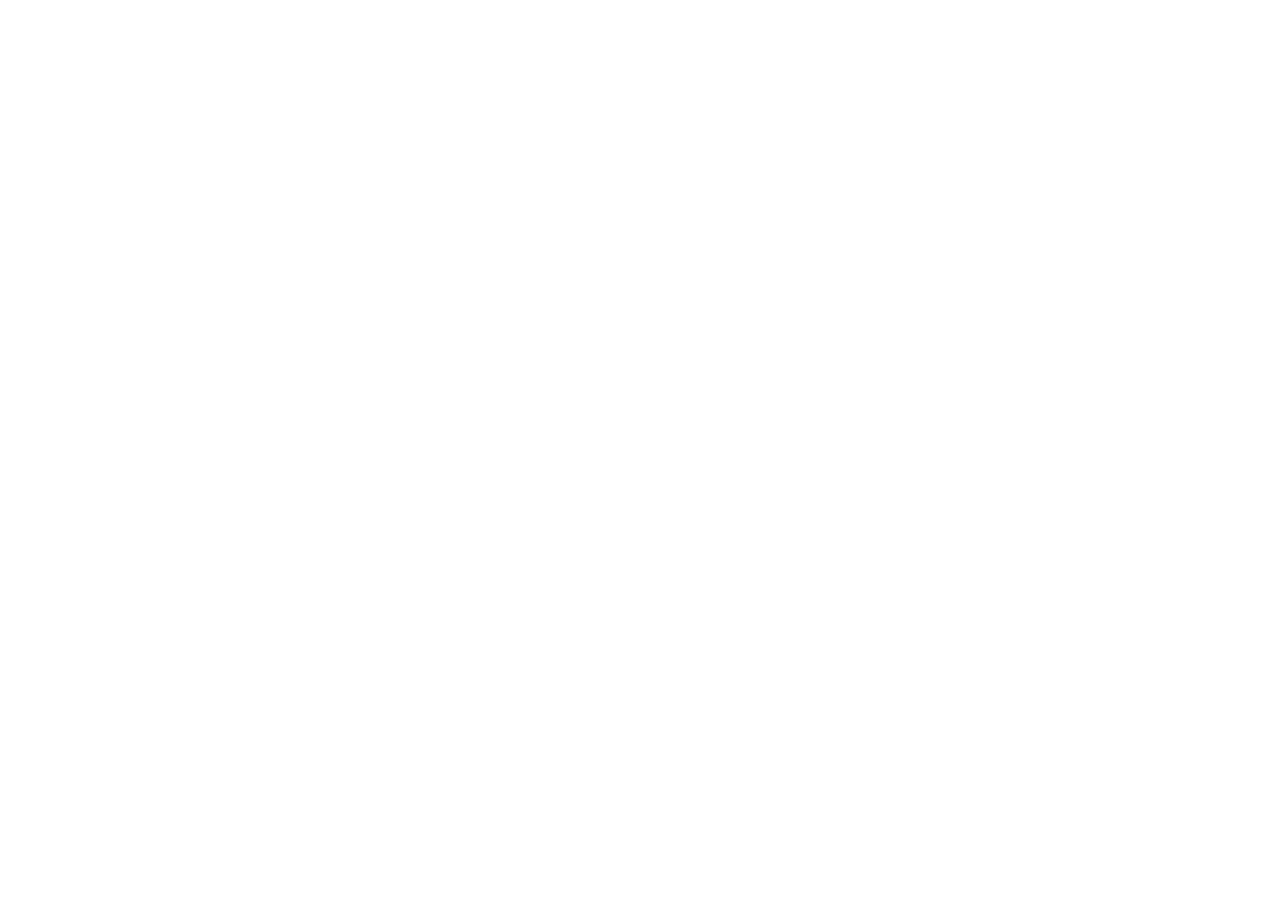
==== main.html @ 48927a67 "init: start tast shelter-week-1" ====
<!DOCTYPE html>
<html lang="en">
<head>
    <meta charset="UTF-8">
    <meta name="viewport" content="width=device-width, initial-scale=1.0">
    <title>Document</title>
</head>
<body>
    
</body>
</html>
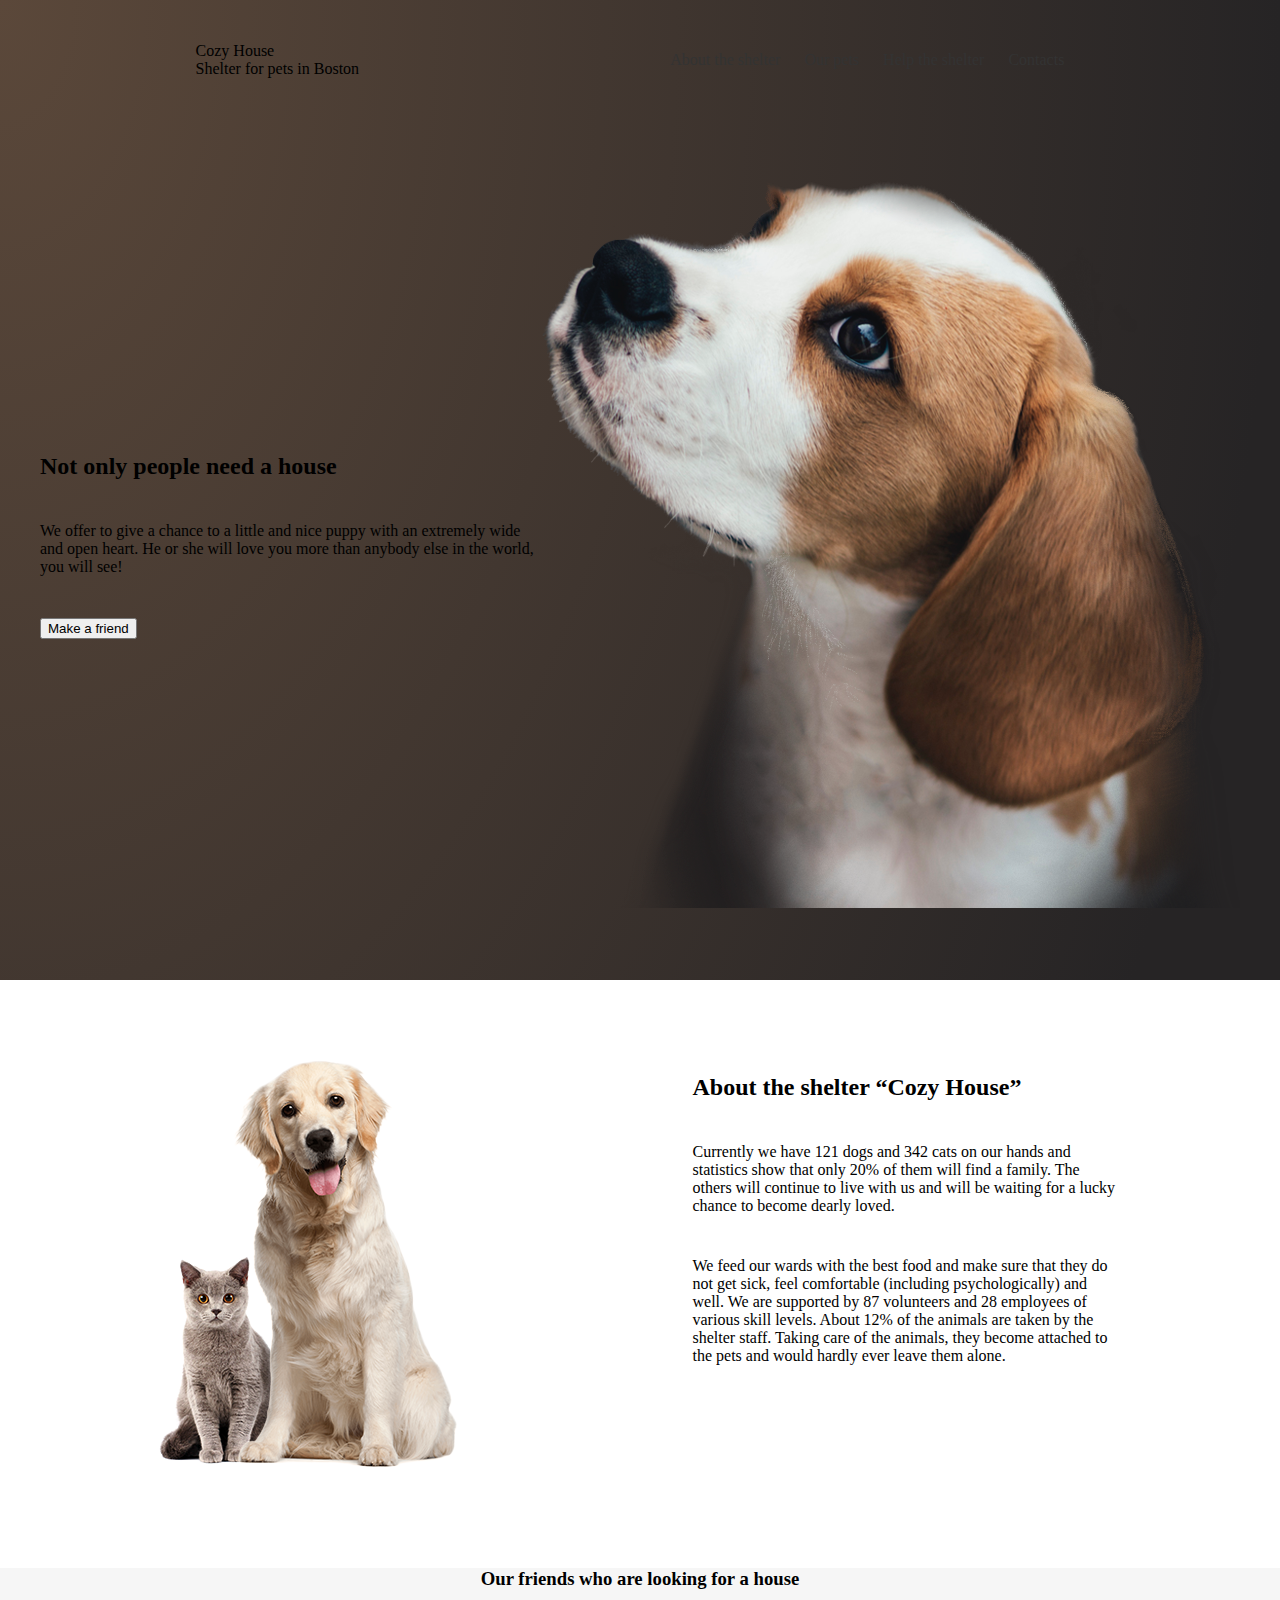
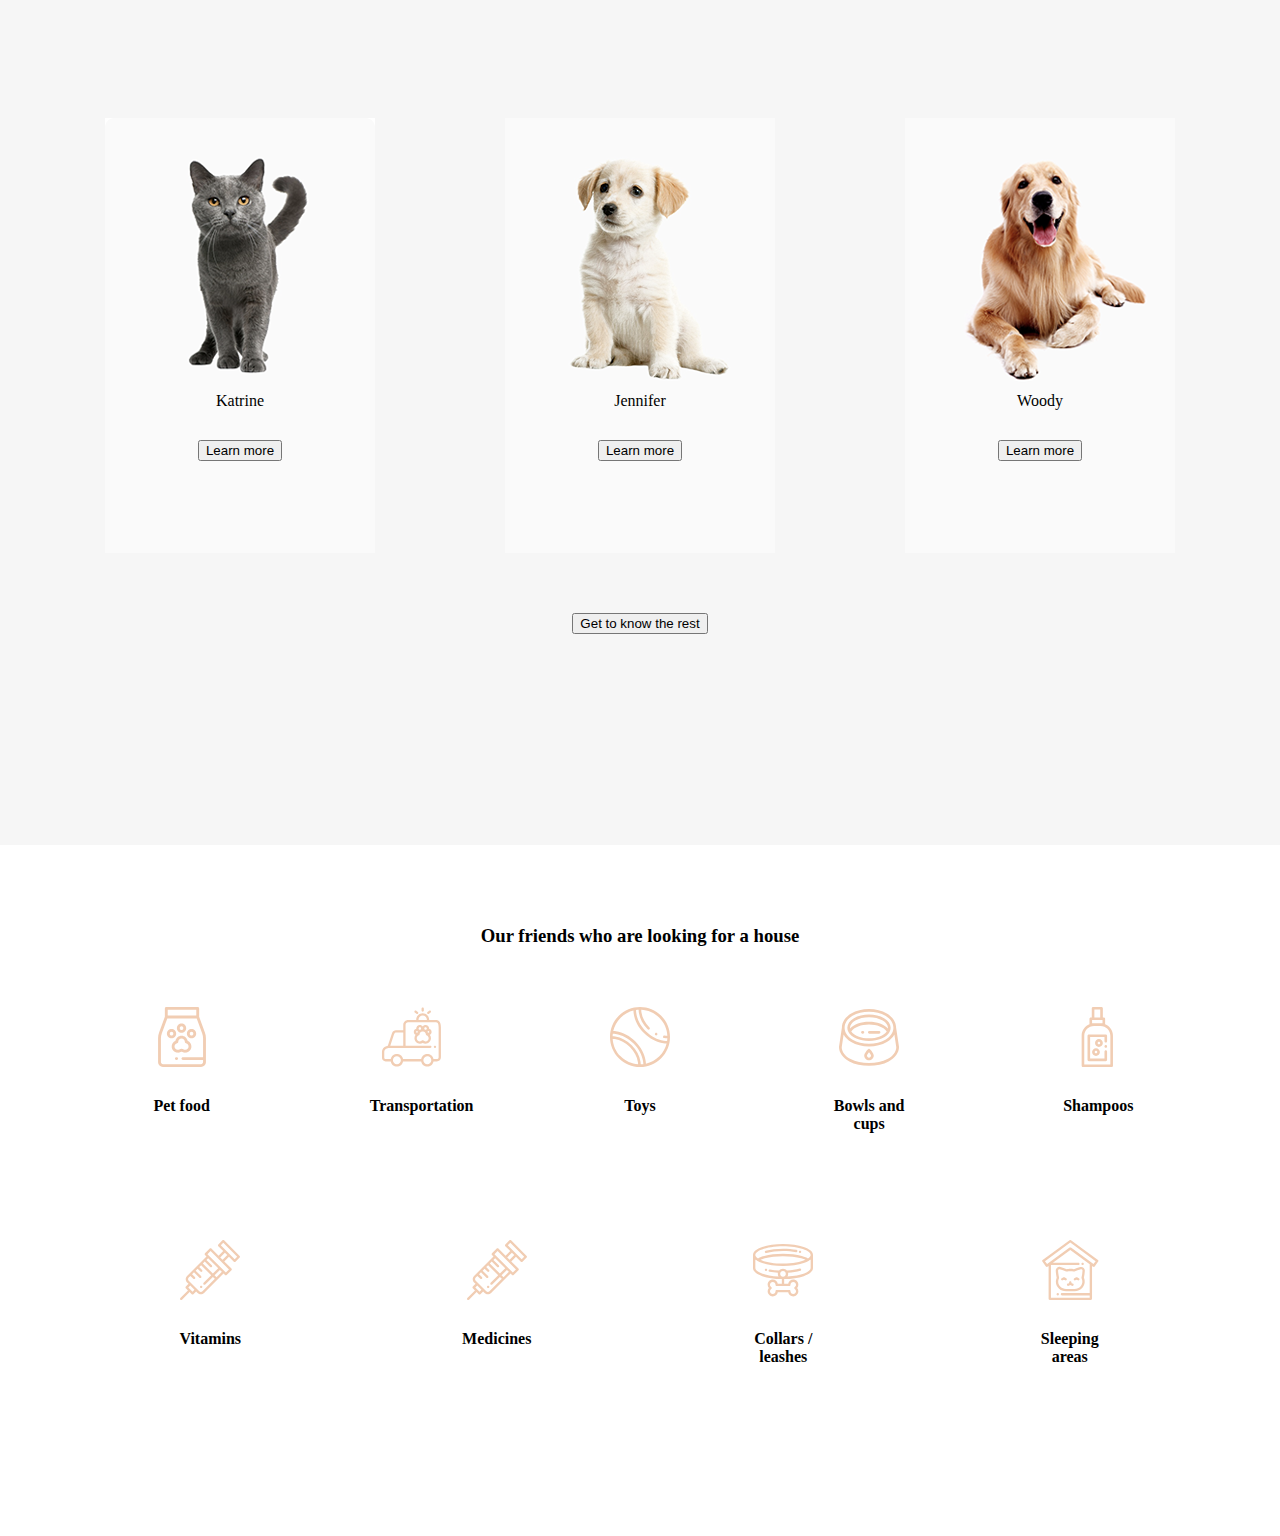
==== commit 0a7805af: "refactor: add structure and some styles for main pages" ====
--- a/main.html
+++ b/main.html
@@ -4,8 +4,136 @@
     <meta charset="UTF-8">
     <meta name="viewport" content="width=device-width, initial-scale=1.0">
     <title>Document</title>
+    <link rel="stylesheet" href="style.css">
 </head>
 <body>
+    <section class="main-section">
+        
+        <div class="navigation">
+            <nav>
+                <div class="logo-title">
+                    <p class="logo-name">Cozy House</p>
+                    <p class="logo-text">Shelter for pets in Boston</p>
+                </div>
+                <div class="nav-list">
+                    <ul>
+                        <li><a href="">About the shelter</a></li>
+                        <li><a href="">Our pets</a></li>
+                        <li><a href="">Help the shelter</a></li>
+                        <li><a href="">Contacts</a></li>
+                    </ul>
+                </div>
+            </nav>
+        </div>
+
+
+        <main>
+            <div class="main-text">
+                <h2 class="m-big-text">Not only people need a house</h2>
+                <p class="m-text">We offer to give a chance to a little and nice puppy with an extremely wide and open heart. He or she will love you more than anybody else in the world, you will see!</p>
+                <button class="m-button">Make a friend</button>    
+            </div>
+            <div class="main-image">
+                <img src="img/dog.png" alt="dog-pictures">
+            </div>
+        </main>
+
+    </section>
+
+    <section class="about">
+
+        <div class="about-block">
+            <div class="about-pictures">
+                <img src="img/dog_and_cat.png" alt="dog-and-cat">
+            </div>
+            <div class="about-text">
+                <h2 class="a-big-text">About the shelter “Cozy House”</h2>
+                <p class="a-text">Currently we have 121 dogs and 342 cats on our hands and statistics show that only 20% of them will find a family. The others will continue to live with us and will be waiting for a lucky chance to become dearly loved.</p>
+                <p class="a-text">We feed our wards with the best food and make sure that they do not get sick, feel comfortable (including psychologically) and well. We are supported by 87 volunteers and 28 employees of various skill levels. About 12% of the animals are taken by the shelter staff. Taking care of the animals, they become attached to the pets and would hardly ever leave them alone.</p>
+            </div>
+        </div>
+
+    </section>
     
+    <section class="friends">
+        
+        <div class="f-big-text-block">
+            <h3 class="f-big-text">Our friends who are looking for a house</h3>
+        </div>
+
+
+        <div class="friends-block">
+            <div class="f-card">
+                <img src="img/f-cat.png" alt="cat" class="f-img">
+                <p class="f-name">Katrine</p>
+                <button class="f-button">Learn more</button>
+            </div>
+            <div class="f-card">
+                <img src="img/f-puppy.png" alt="puppy" class="f-img">
+                <p class="f-name">Jennifer</p>
+                <button class="f-button">Learn more</button>
+            </div>
+            <div class="f-card">
+                <img src="img/f-dog.png" alt="dog" class="f-img">
+                <p class="f-name">Woody</p>
+                <button class="f-button">Learn more</button>
+            </div>
+        </div>
+
+        <div class="f-footer-button">
+            <button class="f-f-button">Get to know the rest</button>
+        </div>
+
+    </section>
+
+
+    <section class="help">
+
+        <div class="h-big-text-block">
+            <h3 class="h-big-text">Our friends who are looking for a house</h3>
+        </div>
+
+        <div class="h-block">
+            <div class="h-card">
+                <img src="icons/icon-pet-food.svg" alt="pet-food" class="h-card-img">
+                <h4 class="h-card-text">Pet food</h4>
+            </div>
+            <div class="h-card">
+                <img src="icons/icon-transportation.svg" alt="transport" class="h-card-img">
+                <h4 class="h-card-text">Transportation</h4>
+            </div>
+            <div class="h-card">
+                <img src="icons/icon-toys.svg" alt="toys" class="h-card-img">
+                <h4 class="h-card-text">Toys</h4>
+            </div>
+            <div class="h-card">
+                <img src="icons/icon-bowls-and-cups.svg" alt="bowls and cups" class="h-card-img">
+                <h4 class="h-card-text">Bowls and cups</h4>
+            </div>
+            <div class="h-card">
+                <img src="icons/icon-shampoos.svg" alt="shampoos" class="h-card-img">
+                <h4 class="h-card-text">Shampoos</h4>
+            </div>
+            <div class="h-card">
+                <img src="icons/icon-medicines.svg" alt="vitamins" class="h-card-img">
+                <h4 class="h-card-text">Vitamins</h4>
+            </div>
+            <div class="h-card">
+                <img src="icons/icon-medicines.svg" alt="medicines" class="h-card-img">
+                <h4 class="h-card-text">Medicines</h4>
+            </div>
+            <div class="h-card">
+                <img src="icons/icon-collars-leashes.svg" alt="collars" class="h-card-img">
+                <h4 class="h-card-text">Collars / leashes</h4>
+            </div>
+            <div class="h-card">
+                <img src="icons/icon-sleeping-area.svg" alt="sleeping" class="h-card-img">
+                <h4 class="h-card-text">Sleeping areas</h4>
+            </div>
+        </div>
+
+    </section>
+
+
 </body>
 </html>--- a/style.css
+++ b/style.css
@@ -0,0 +1,173 @@
+*,
+*::before,
+*::after {
+  box-sizing: border-box;
+}
+
+*{
+    margin: auto;
+}
+
+body {
+    min-height: 100vh;
+    scroll-behavior: smooth;
+    text-rendering: optimizeSpeed;
+    width: 1280px;
+
+  }
+
+.main-section{
+    height: 980px;
+    background: linear-gradient(0deg, #5B483A, #211F20);
+    background: radial-gradient(100% 215.42% at 0% 0%, #5B483A 0%, #262425 100%)
+}
+
+.nav-list ul {
+    list-style-type: none;
+    margin: 0;
+    padding: 0;
+  }
+   
+.nav-list li {
+    display: inline-block;
+    margin-right: 20px;
+  }
+   
+.nav-list a {
+    text-decoration: none;
+    color: #333;
+  }
+   
+.nav-list a:hover {
+    color: var(--blue);
+}
+
+nav{
+    display: flex;
+    flex-direction: row;
+    height: 60px;
+    width: 1200px;
+}
+
+.navigation{
+    padding-top: 30px;
+    margin-left: 40px;
+    margin-right: 40px;
+}
+
+main{
+    margin-top: 90px;
+    display: flex;
+    flex-direction: row;
+    margin-left: 40px;
+    margin-right: 40px;
+}
+
+.main-image img{
+    width: 698px;
+    height: 728px;
+}
+
+.m-big-text, .m-text{
+    margin-bottom: 42px;
+}
+
+.about-block{
+    display: flex;
+    flex-direction: row;
+    width: 1200px;
+    height: 408px;
+    margin: 80px 40px 100px;
+}
+
+.about-text{
+    width: 430px;
+    height: 380px;
+}
+
+.a-big-text, .a-text{
+    margin-bottom: 42px;
+}
+
+.friends{
+    background-color: #F6F6F6;
+    height: 877px;
+}
+
+.f-big-text-block{
+    width: 400px;
+    height: 90px;
+    margin: 80px 440px 60px;
+    text-align: center; 
+}
+
+.friends-block{
+    display: flex;
+    flex-direction: row;
+    margin: 60px 40px 60px;
+}
+
+.f-card{
+    background-color: #FAFAFA;
+    width: 270px;
+    height: 435px;
+    padding: 0px 0px 30px 0px;
+    border-radius: 9px 0px 0px 0px;
+}
+
+.f-name{
+    text-align: center; 
+    margin-bottom: 30px;
+}
+
+.f-button{
+    margin: 0 auto;
+    display: block;
+}
+
+.f-footer-button{
+    margin: 60px 469px 100px;
+}
+
+.f-f-button{
+    margin: 0 auto;
+    display: block;
+}
+
+.help{
+    height: 611px;
+}
+
+.h-big-text-block{
+    margin-top: 80px;
+    text-align: center;
+}
+
+.h-block{
+    display: flex;
+    flex-direction: row;
+    flex-wrap: wrap;
+    justify-content: space-around;
+    width: 1026px;
+    height: 281px;
+    margin-top: 60px;
+    gap: 120px;
+    
+}
+
+.h-card{
+    width: 82px;
+    height: 113px;
+}
+
+.h-card-img{
+    width: 60px;
+    height: 60px;
+    display: block;
+    margin: 0 auto;
+}
+
+.h-card-text{
+    margin-top: 30px;
+    text-align: center;
+}
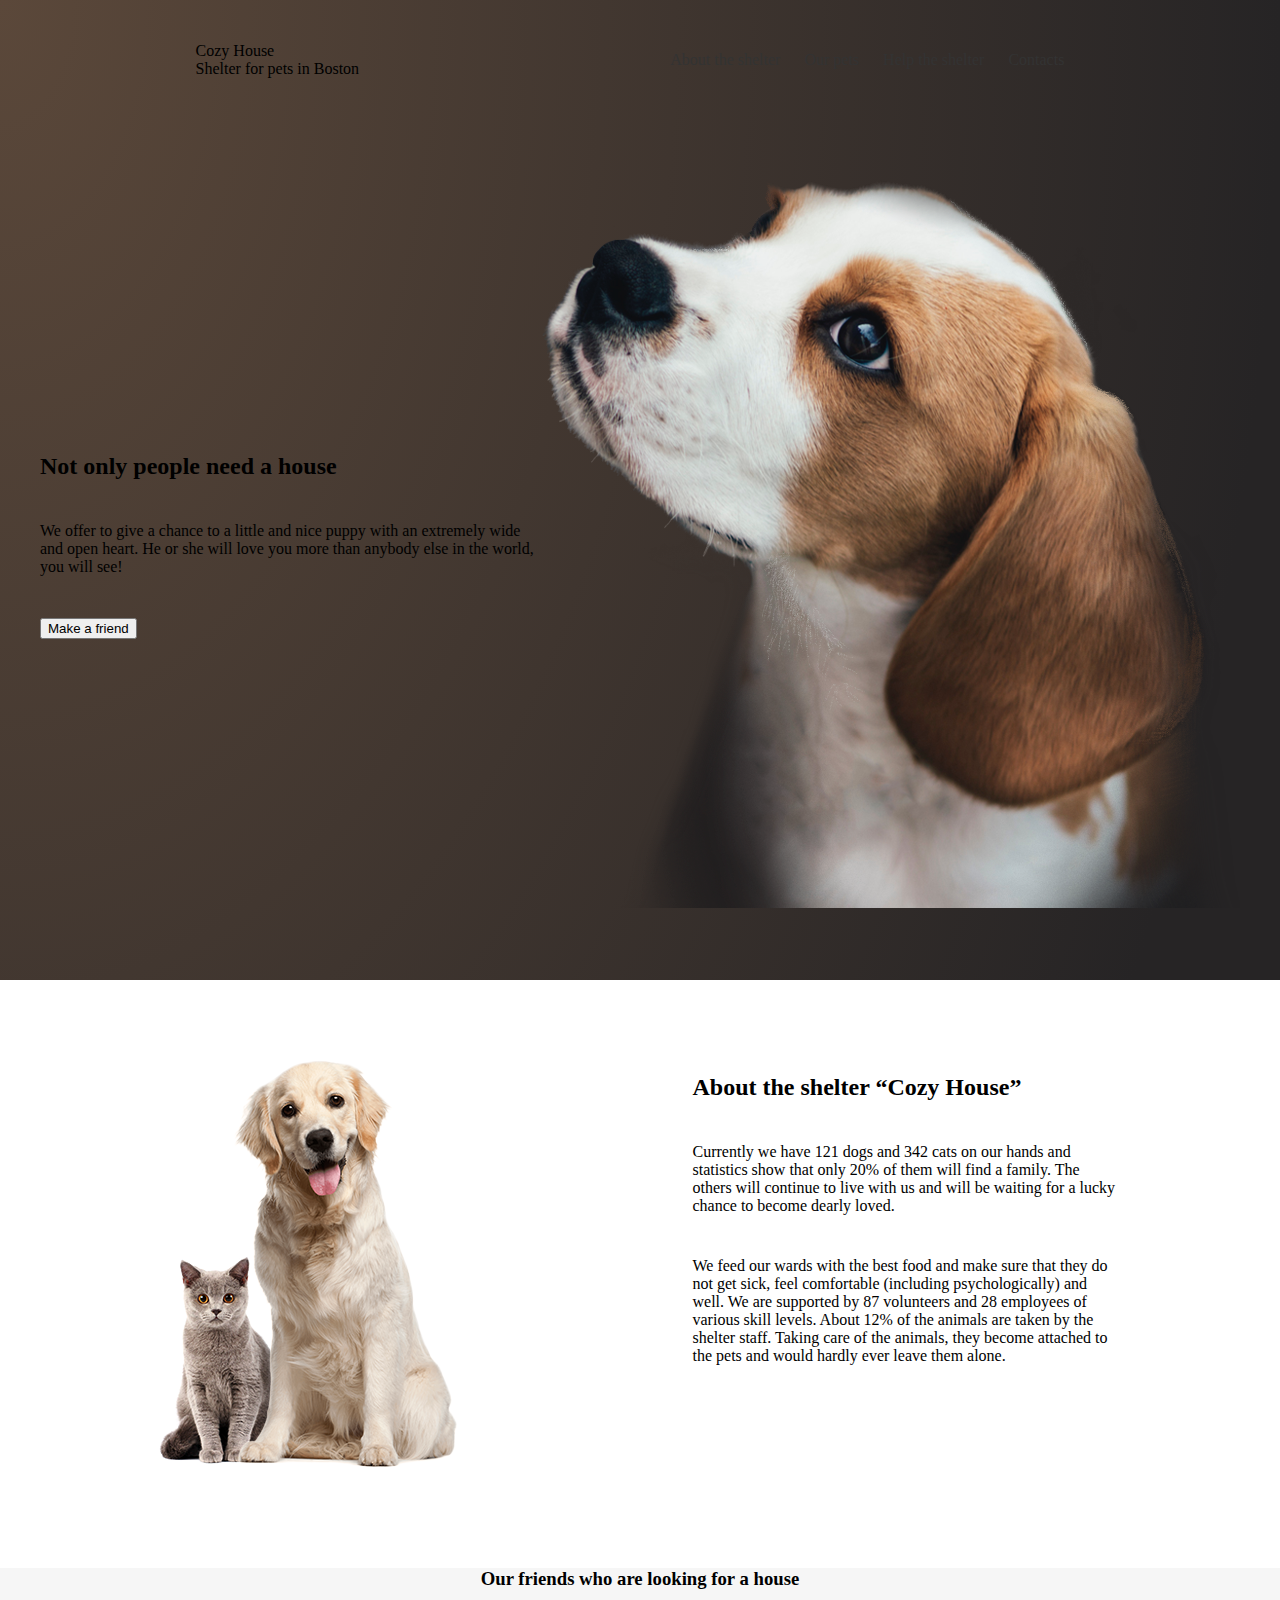
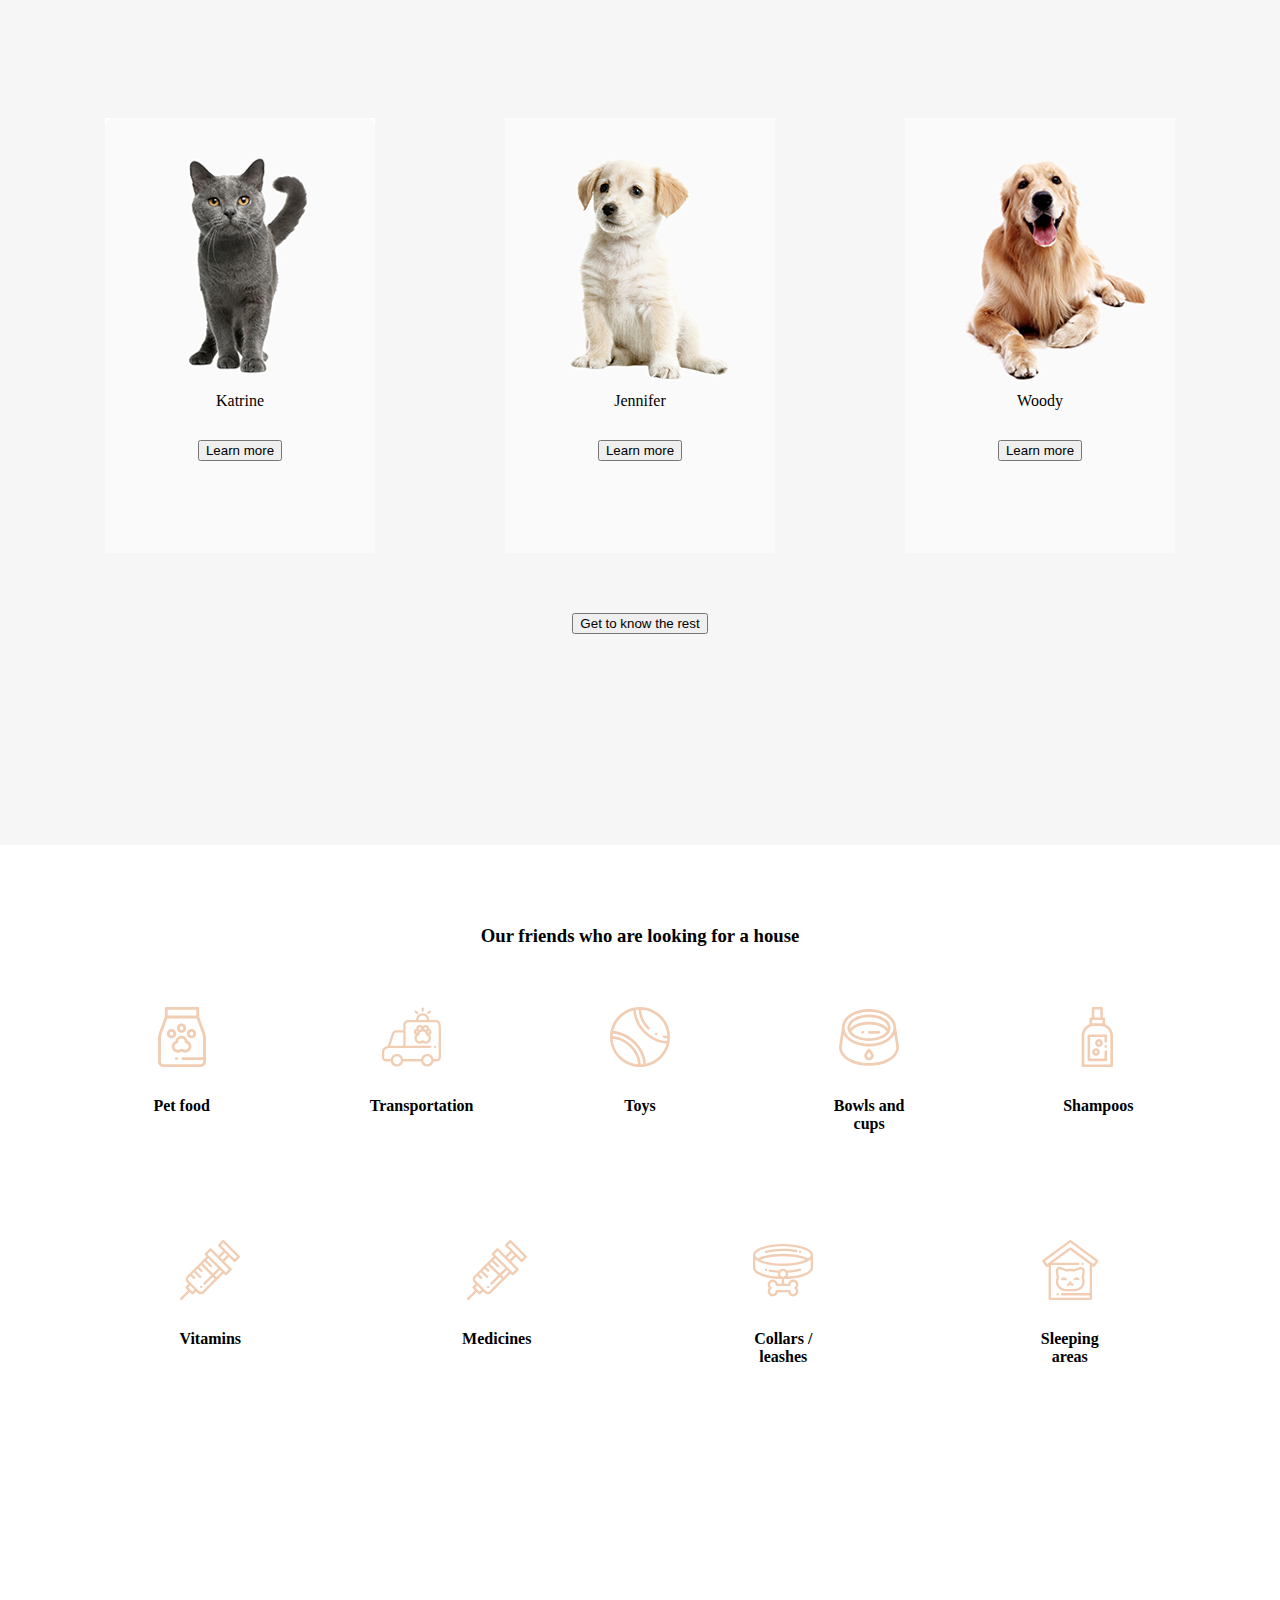
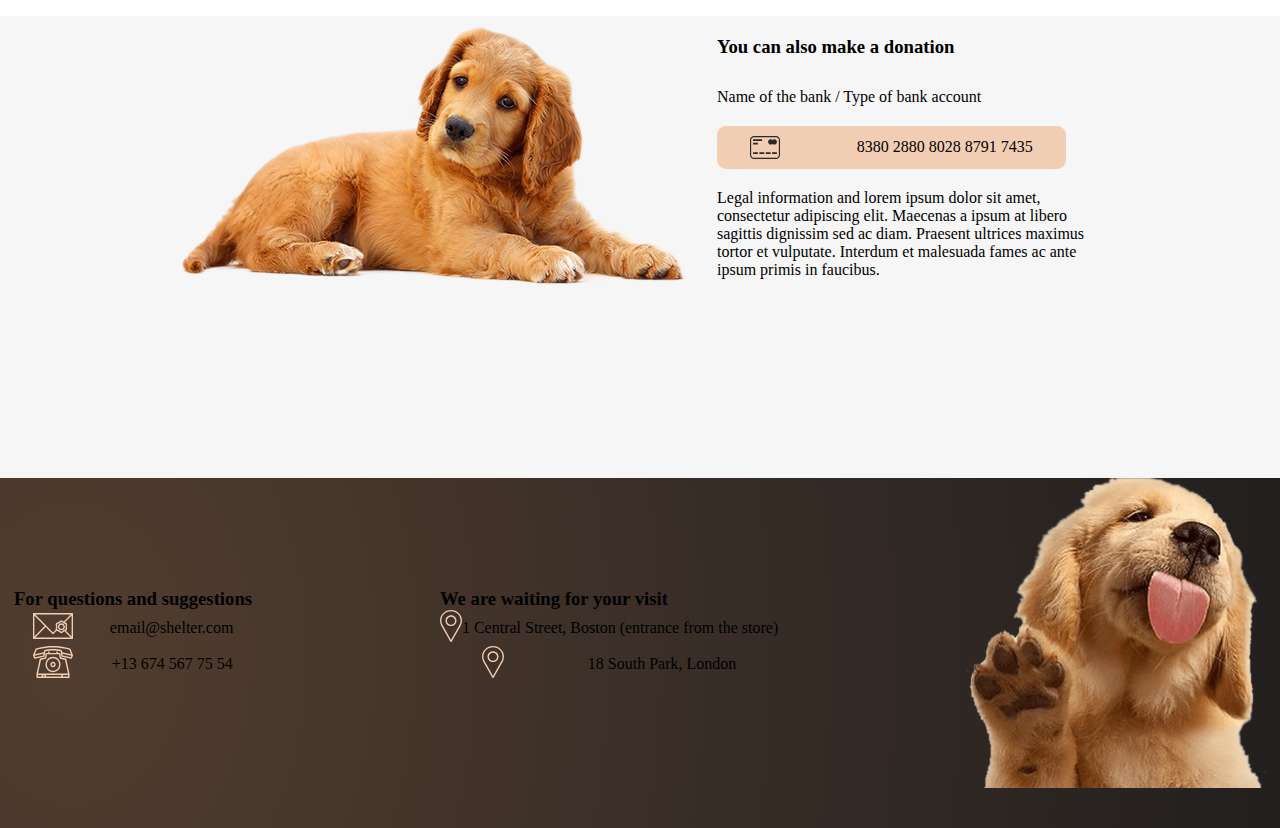
==== commit c0ea92dd: "refactor: add structure and some styles for main pages" ====
--- a/main.html
+++ b/main.html
@@ -134,6 +134,77 @@
 
     </section>
 
+    <section class="donation">
+
+        <div class="donation-block">
+
+            <div class="donation-image">
+                <img src="img/donation-dog.png" alt="doantion dog" class="d-img">
+            </div>
+
+            <div class="donation-information">
+                <h3 class="d-main-text">You can also make a donation</h3>
+                <p class="d-bank-name">Name of the bank / Type of bank account</p>
+
+                <div class="d-credit-card-block">
+                    <div class="d-card-image">
+                        <img src="icons/credit-card.svg" alt="card-icon" class="card-icons">
+                    </div>
+                    <div class="d-card-number">
+                        <p class="d-number">8380 2880 8028 8791 7435</p>
+                    </div>
+                </div>
+
+                <p class="legal-information">Legal information and lorem ipsum dolor sit amet, consectetur adipiscing elit. Maecenas a ipsum at libero sagittis dignissim sed ac diam. Praesent ultrices maximus tortor et vulputate. Interdum et malesuada fames ac ante ipsum primis in faucibus.</p>
+            </div>
+
+        </div>
+
+    </section>
+
+    <footer>
+
+        <div class="footer-block">
+            <div class="footer-card">
+                <h3 class="footer-main-text">For questions and suggestions</h3>
+                <div class="footer-card-content">
+                    <div class="content-img">
+                        <img src="icons/icon-email.svg" alt="mail" class="content-icon">
+                    </div>
+                    <div class="content-text">email@shelter.com</div>
+                </div>
+                <div class="footer-card-content">
+                    <div class="content-img">
+                        <img src="icons/icon-phone.svg" alt="phone" class="content-icon">
+                    </div>
+                    <div class="content-text">+13 674 567 75 54</div>
+                </div>
+            </div>
+
+            <div class="footer-card">
+                <h3 class="footer-main-text">We are waiting for your visit</h3>
+                <div class="footer-card-content">
+                    <div class="content-img">
+                        <img src="icons/icon-marker.svg" alt="mail" class="content-icon">
+                    </div>
+                    <div class="content-text">1 Central Street, Boston (entrance from the store)</div>
+                </div>
+                <div class="footer-card-content">
+                    <div class="content-img">
+                        <img src="icons/icon-marker.svg" alt="phone" class="content-icon">
+                    </div>
+                    <div class="content-text">18 South Park, London </div>
+                </div>
+            </div>
+
+            <div class="footer-card">
+                <img src="img/footer-puppy.png" alt="dog" class="footer-dog-img">
+            </div>
+
+        </div>
+
+    </footer>
+
 
 </body>
 </html>--- a/style.css
+++ b/style.css
@@ -171,3 +171,64 @@
     margin-top: 30px;
     text-align: center;
 }
+
+
+.donation{
+    height: 462px;
+    background-color: #F6F6F6;
+}
+
+.donation-block{
+    display: flex;
+    flex-direction: row;
+    width: 915px;
+    height: 282px;
+    margin: 80px 182px 100px;
+    gap: 30px;
+}
+
+.d-credit-card-block{
+    background-color: #F1CDB3;
+    display: flex;
+    flex-direction: row;
+    justify-self: start;
+    width: 349px;
+    height:43px;
+    gap: 10px;
+    border-radius: 9px;
+    margin: 0px 0px 20px;
+}
+
+.d-card-image{
+    width: 30px;
+    height: 23px;
+    top: 10px;
+    left: 15px;
+}
+
+.d-main-text{
+    margin-bottom: 30px;
+}
+
+.d-bank-name{
+    margin-bottom: 20px;
+}
+
+
+footer{
+    height: 350px;
+    background: linear-gradient(0deg, #211F20, #211F20);
+    background: radial-gradient(110.67% 538.64% at 5.73% 50%, #513D2F 0%, #1A1A1C 100%);
+}
+
+.footer-block{
+    display: flex;
+    flex-direction: row;
+    gap: 160px
+}
+
+.footer-card-content{
+    display: flex;
+    flex-direction: row;
+    align-content:flex-start;
+}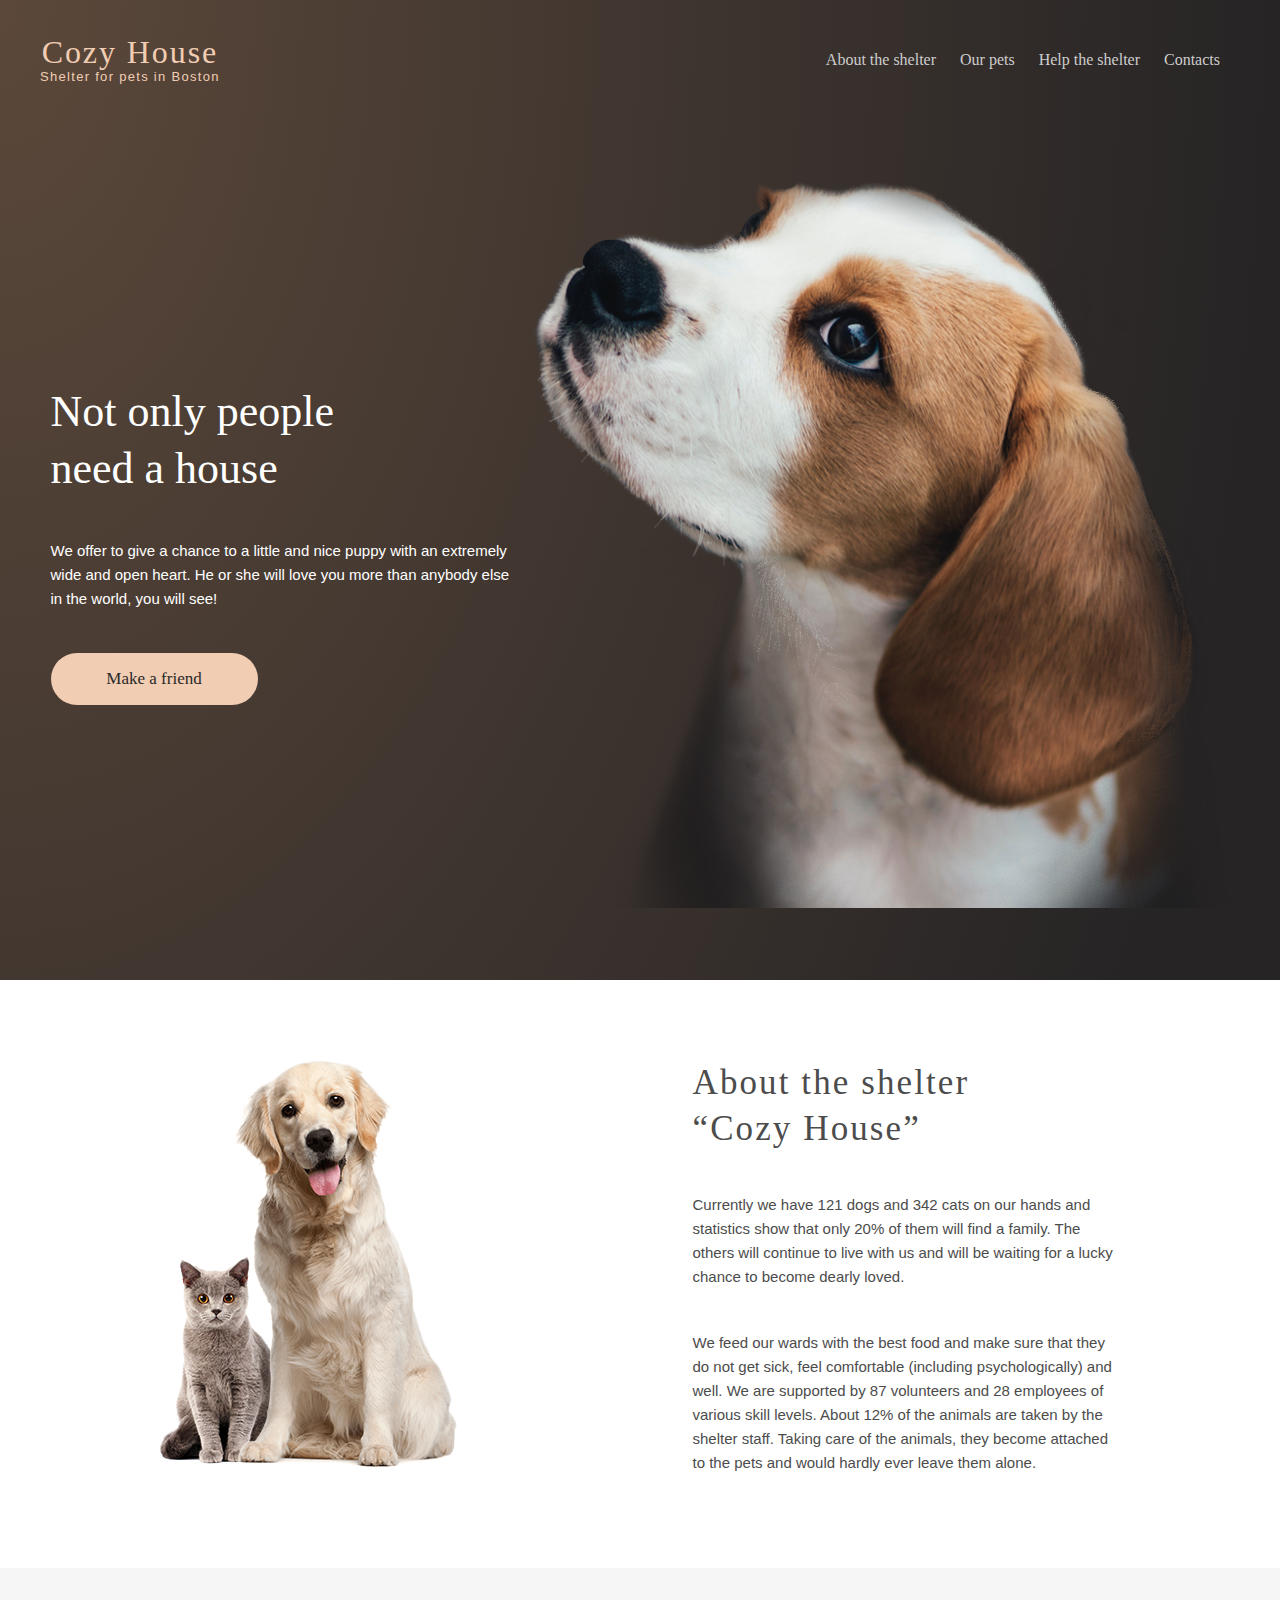
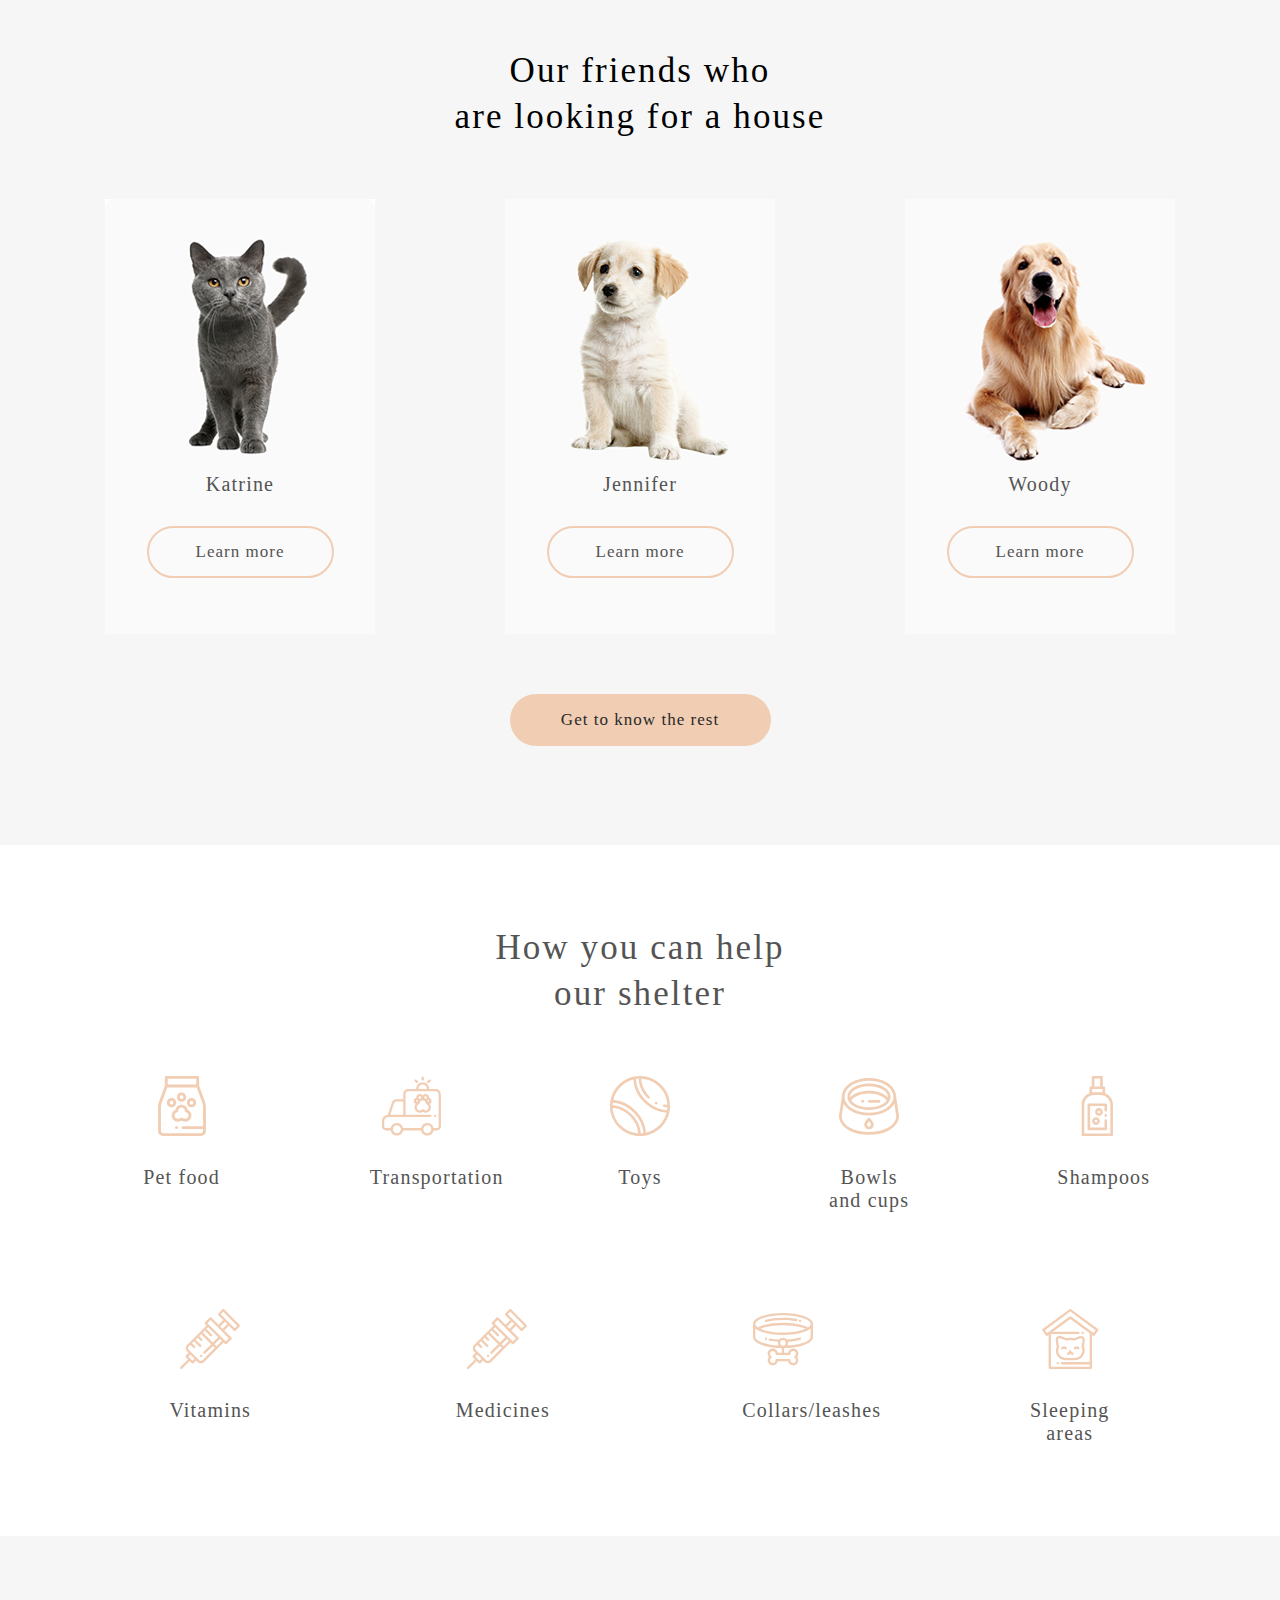
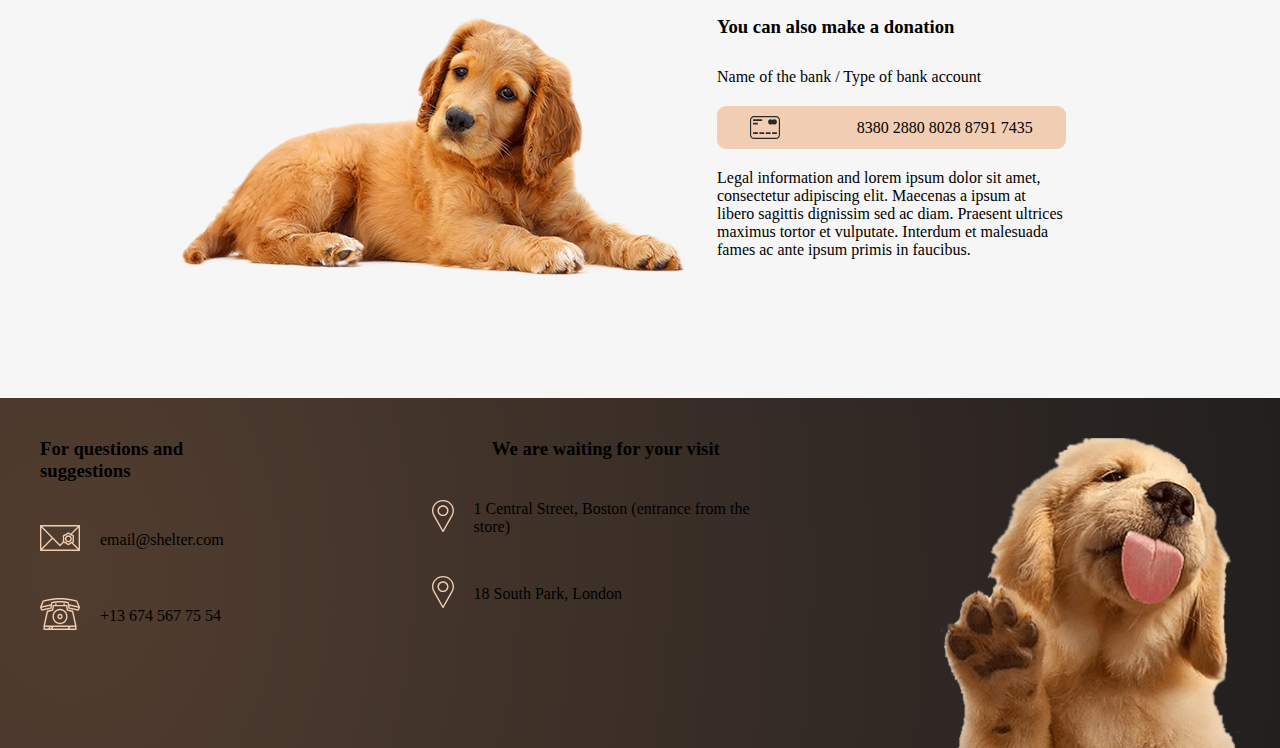
==== commit 505c3bbc: "refactor: add structure and some styles for main pages" ====
--- a/main.html
+++ b/main.html
@@ -18,7 +18,7 @@
                 <div class="nav-list">
                     <ul>
                         <li><a href="">About the shelter</a></li>
-                        <li><a href="">Our pets</a></li>
+                        <li><a href="pets.html">Our pets</a></li>
                         <li><a href="">Help the shelter</a></li>
                         <li><a href="">Contacts</a></li>
                     </ul>
@@ -29,7 +29,7 @@
 
         <main>
             <div class="main-text">
-                <h2 class="m-big-text">Not only people need a house</h2>
+                <h2 class="m-big-text">Not only people<br>need a house</h2>
                 <p class="m-text">We offer to give a chance to a little and nice puppy with an extremely wide and open heart. He or she will love you more than anybody else in the world, you will see!</p>
                 <button class="m-button">Make a friend</button>    
             </div>
@@ -47,7 +47,7 @@
                 <img src="img/dog_and_cat.png" alt="dog-and-cat">
             </div>
             <div class="about-text">
-                <h2 class="a-big-text">About the shelter “Cozy House”</h2>
+                <h2 class="a-big-text">About the shelter<br>“Cozy House”</h2>
                 <p class="a-text">Currently we have 121 dogs and 342 cats on our hands and statistics show that only 20% of them will find a family. The others will continue to live with us and will be waiting for a lucky chance to become dearly loved.</p>
                 <p class="a-text">We feed our wards with the best food and make sure that they do not get sick, feel comfortable (including psychologically) and well. We are supported by 87 volunteers and 28 employees of various skill levels. About 12% of the animals are taken by the shelter staff. Taking care of the animals, they become attached to the pets and would hardly ever leave them alone.</p>
             </div>
@@ -58,7 +58,7 @@
     <section class="friends">
         
         <div class="f-big-text-block">
-            <h3 class="f-big-text">Our friends who are looking for a house</h3>
+            <h3 class="f-big-text">Our friends who<br>are looking for a house</h3>
         </div>
 
 
@@ -90,7 +90,7 @@
     <section class="help">
 
         <div class="h-big-text-block">
-            <h3 class="h-big-text">Our friends who are looking for a house</h3>
+            <h3 class="h-big-text">How you can help<br>our shelter</h3>
         </div>
 
         <div class="h-block">
@@ -124,7 +124,7 @@
             </div>
             <div class="h-card">
                 <img src="icons/icon-collars-leashes.svg" alt="collars" class="h-card-img">
-                <h4 class="h-card-text">Collars / leashes</h4>
+                <h4 class="h-card-text">Collars/leashes</h4>
             </div>
             <div class="h-card">
                 <img src="icons/icon-sleeping-area.svg" alt="sleeping" class="h-card-img">
--- a/style.css
+++ b/style.css
@@ -5,7 +5,7 @@
 }
 
 *{
-    margin: auto;
+    margin: 0 auto;
 }
 
 body {
@@ -13,13 +13,32 @@
     scroll-behavior: smooth;
     text-rendering: optimizeSpeed;
     width: 1280px;
-
-  }
+}
 
 .main-section{
     height: 980px;
     background: linear-gradient(0deg, #5B483A, #211F20);
     background: radial-gradient(100% 215.42% at 0% 0%, #5B483A 0%, #262425 100%)
+}
+
+.logo-name{
+    font-family: Georgia;
+    font-size: 32px;
+    font-weight: 400;
+    line-height: 35.2px;
+    letter-spacing: 0.06em;
+    text-align: left;
+    color: #F1CDB3;
+}
+
+.logo-text{
+    font-family: Arial;
+    font-size: 13px;
+    font-weight: 400;
+    line-height: 14.95px;
+    letter-spacing: 0.1em;
+    text-align: left;
+    color: #F1CDB3;
 }
 
 .nav-list ul {
@@ -32,21 +51,36 @@
     display: inline-block;
     margin-right: 20px;
   }
+
+.nav-list{
+    margin: 0;
+}
+   
    
 .nav-list a {
     text-decoration: none;
-    color: #333;
-  }
-   
+    color: #CDCDCD;
+}
+
 .nav-list a:hover {
-    color: var(--blue);
+    color: blue;
 }
 
 nav{
     display: flex;
     flex-direction: row;
+    justify-content: space-between;
+    align-items: center; 
     height: 60px;
-    width: 1200px;
+    width: 100%;
+    margin: 0; 
+}
+
+.logo-title {
+    display: flex;
+    flex-direction: column;
+    align-items: flex-start;
+    margin: 0;
 }
 
 .navigation{
@@ -59,8 +93,21 @@
     margin-top: 90px;
     display: flex;
     flex-direction: row;
+    align-items: center;
+    justify-content: space-between;
     margin-left: 40px;
     margin-right: 40px;
+    box-sizing: border-box; 
+}
+
+.main-text{
+    width: 460px;
+    height: 322px;
+}
+
+.main-image {
+    display: flex;
+    align-items: flex-end; 
 }
 
 .main-image img{
@@ -72,6 +119,40 @@
     margin-bottom: 42px;
 }
 
+.m-big-text{
+    font-family: Georgia;
+    font-size: 44px;
+    font-weight: 400;
+    line-height: 57.2px;
+    text-align: left;
+    color: #FFFFFF;
+}
+
+.m-text{
+    font-family: Arial;
+    font-size: 15px;
+    font-weight: 400;
+    line-height: 24px;
+    text-align: left;
+    color: #FFFFFF;
+}
+
+.m-button{
+    width: 207px;
+    height: 52px;
+    top: 270px;
+    padding: 15px 45px 15px 45px;
+    gap: 10px;
+    border-radius: 100px;
+    background-color: #F1CDB3;
+    font-family: Georgia;
+    font-size: 17px;
+    font-weight: 400;
+    color: #292929;
+    border: 2px;
+}
+
+
 .about-block{
     display: flex;
     flex-direction: row;
@@ -89,22 +170,50 @@
     margin-bottom: 42px;
 }
 
+.a-big-text{
+    font-family: Georgia;
+    font-size: 35px;
+    font-weight: 400;
+    line-height: 45.5px;
+    letter-spacing: 0.06em;
+    text-align: left;
+    color: #4C4C4C;
+}
+
+.a-text{
+    font-family: Arial;
+    font-size: 15px;
+    font-weight: 400;
+    line-height: 24px;
+    text-align: left;
+    color: #4C4C4C;
+}
+
 .friends{
     background-color: #F6F6F6;
     height: 877px;
 }
 
 .f-big-text-block{
-    width: 400px;
-    height: 90px;
-    margin: 80px 440px 60px;
-    text-align: center; 
+    padding: 80px 440px 60px;
+    margin: 0;
+    text-align: center;;
+}
+
+.f-big-text{
+    font-family: Georgia;
+    font-size: 35px;
+    font-weight: 400;
+    line-height: 45.5px;
+    letter-spacing: 0.06em;
+    text-align: center;
+
 }
 
 .friends-block{
     display: flex;
     flex-direction: row;
-    margin: 60px 40px 60px;
+    margin: 0px 40px 60px;
 }
 
 .f-card{
@@ -118,11 +227,32 @@
 .f-name{
     text-align: center; 
     margin-bottom: 30px;
+    font-family: Georgia;
+    font-size: 20px;
+    font-weight: 400;
+    line-height: 22.72px;
+    letter-spacing: 0.06em;
+    text-align: center;
+    color: #545454;
 }
 
 .f-button{
     margin: 0 auto;
     display: block;
+    width: 187px;
+    height: 52px;
+    background-color: #FAFAFA;
+    gap: 10px;
+    border-radius: 100px;
+    border: 2px solid;
+    border-color: #F1CDB3;
+    font-family: Georgia;
+    font-size: 17px;
+    font-weight: 400;
+    line-height: 22.1px;
+    letter-spacing: 0.06em;
+    text-align: center;
+    color: #545454;
 }
 
 .f-footer-button{
@@ -132,6 +262,18 @@
 .f-f-button{
     margin: 0 auto;
     display: block;
+        width: 261px;
+    height: 52px;
+    border-radius: 100px;
+    border: none;
+    background-color: #F1CDB3;
+    font-family: Georgia;
+    font-size: 17px;
+    font-weight: 400;
+    line-height: 22.1px;
+    letter-spacing: 0.06em;
+    text-align: center;
+    color: #292929;
 }
 
 .help{
@@ -141,6 +283,17 @@
 .h-big-text-block{
     margin-top: 80px;
     text-align: center;
+}
+
+.h-big-text{
+    text-align: center;
+    font-family: Georgia;
+    font-size: 35px;
+    font-weight: 400;
+    line-height: 45.5px;
+    letter-spacing: 0.06em;
+    text-align: center;
+    color: #545454;
 }
 
 .h-block{
@@ -170,6 +323,12 @@
 .h-card-text{
     margin-top: 30px;
     text-align: center;
+    font-family: Georgia;
+    font-size: 20px;
+    font-weight: 400;
+    line-height: 23px;
+    letter-spacing: 0.06em;
+    color: #545454;
 }
 
 
@@ -183,7 +342,8 @@
     flex-direction: row;
     width: 915px;
     height: 282px;
-    margin: 80px 182px 100px;
+    padding: 80px 182px 100px;
+    margin: 0;
     gap: 30px;
 }
 
@@ -191,12 +351,14 @@
     background-color: #F1CDB3;
     display: flex;
     flex-direction: row;
-    justify-self: start;
+    align-items: center;
+    justify-content: flex-start;
     width: 349px;
     height:43px;
     gap: 10px;
     border-radius: 9px;
-    margin: 0px 0px 20px;
+    margin-bottom: 20px;
+
 }
 
 .d-card-image{
@@ -224,11 +386,21 @@
 .footer-block{
     display: flex;
     flex-direction: row;
-    gap: 160px
-}
-
-.footer-card-content{
-    display: flex;
-    flex-direction: row;
-    align-content:flex-start;
-}+    gap: 160px;
+    padding: 40px 40px 0px;
+}
+
+.footer-card {
+    display: flex;
+    flex-direction: column;
+}
+
+.footer-card-content {
+    display: flex;
+    flex-direction: row;
+    gap: 20px;
+    align-items: center;
+    justify-content: flex-start;
+    margin-left: 0; 
+    margin-top: 40px;
+}
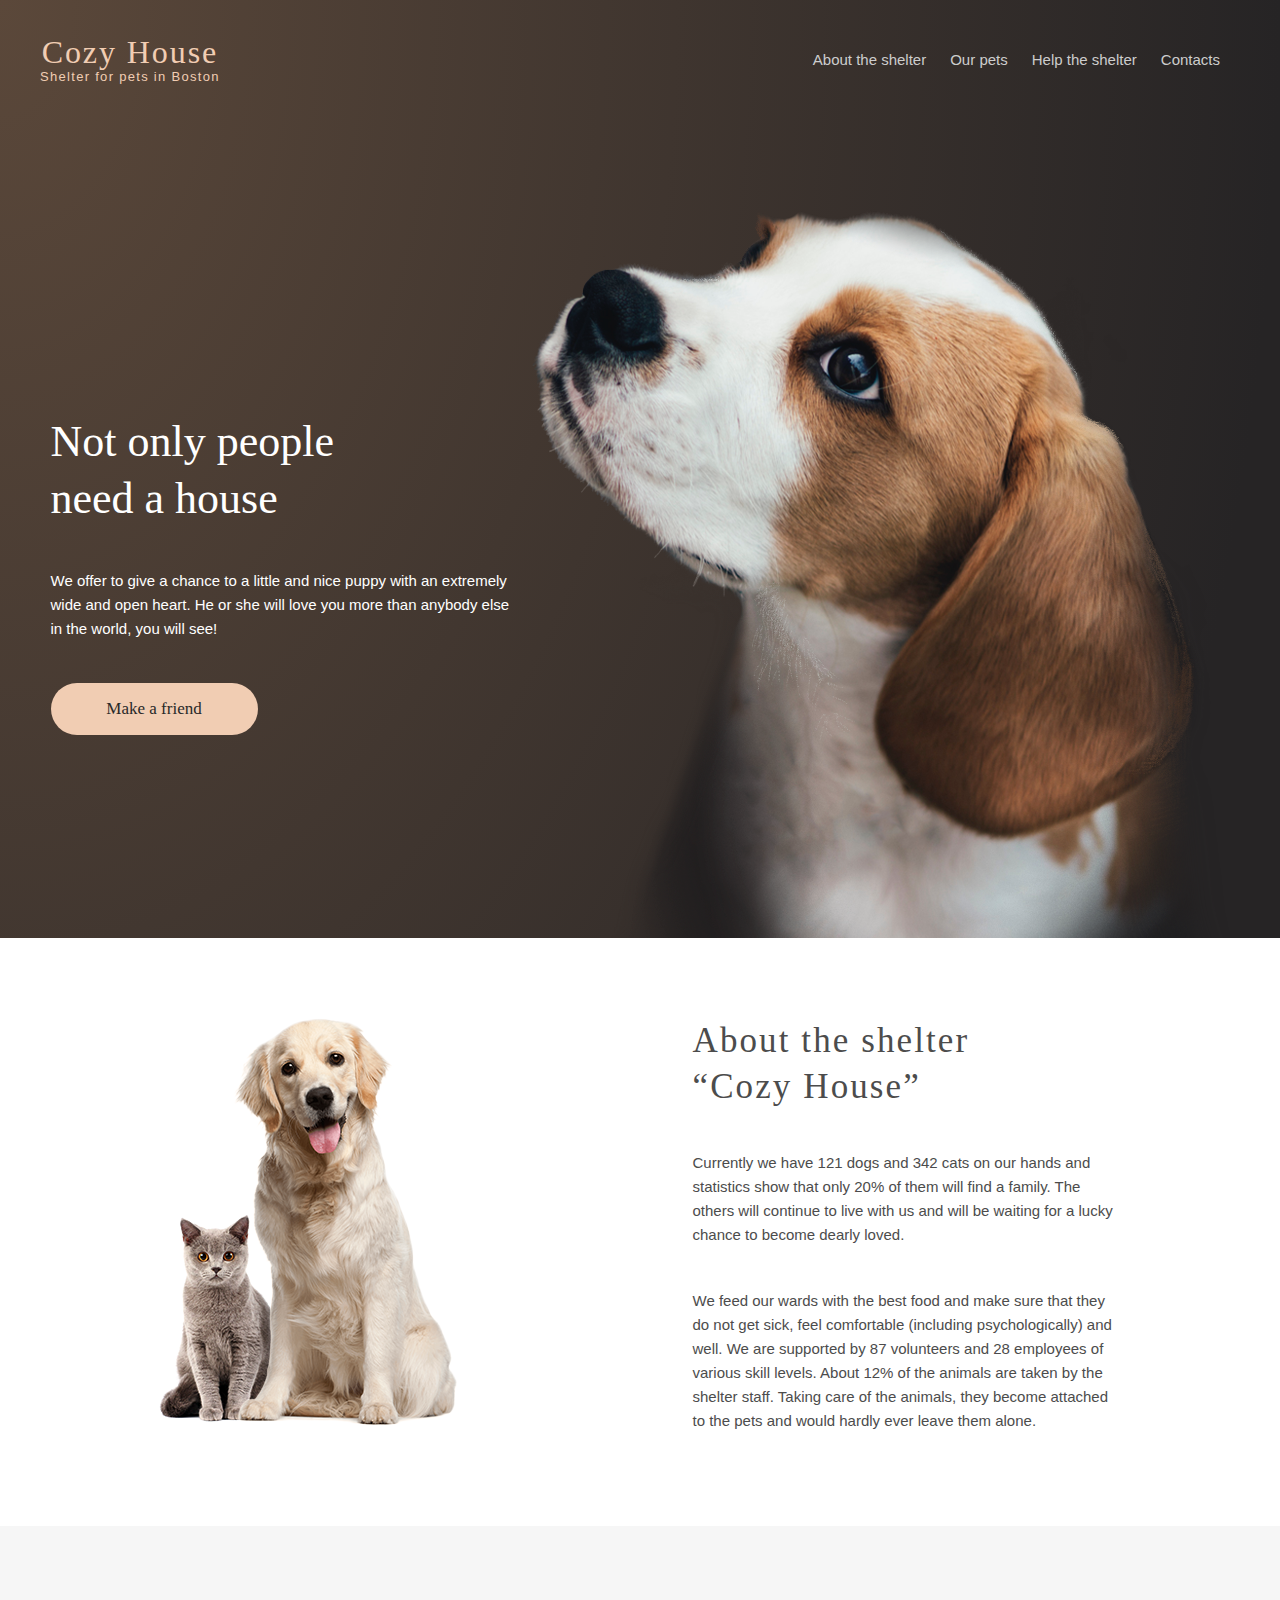
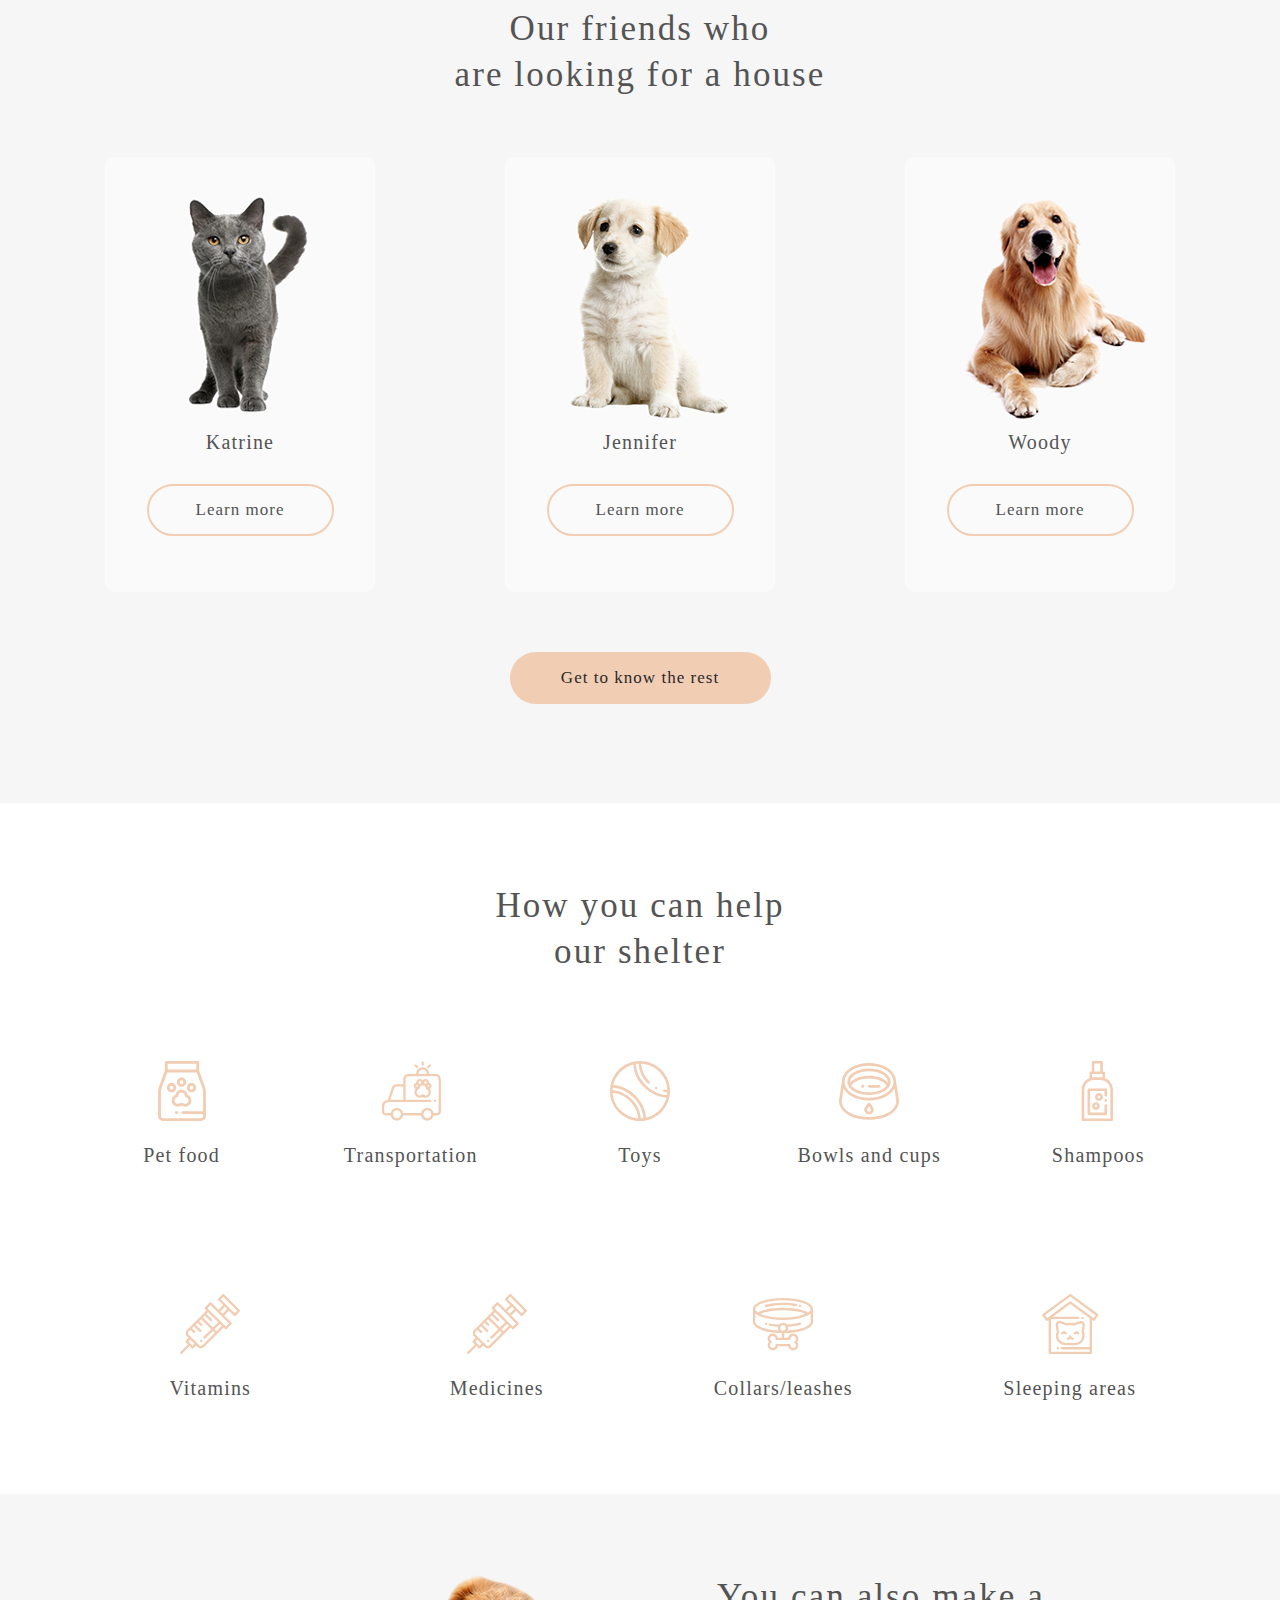
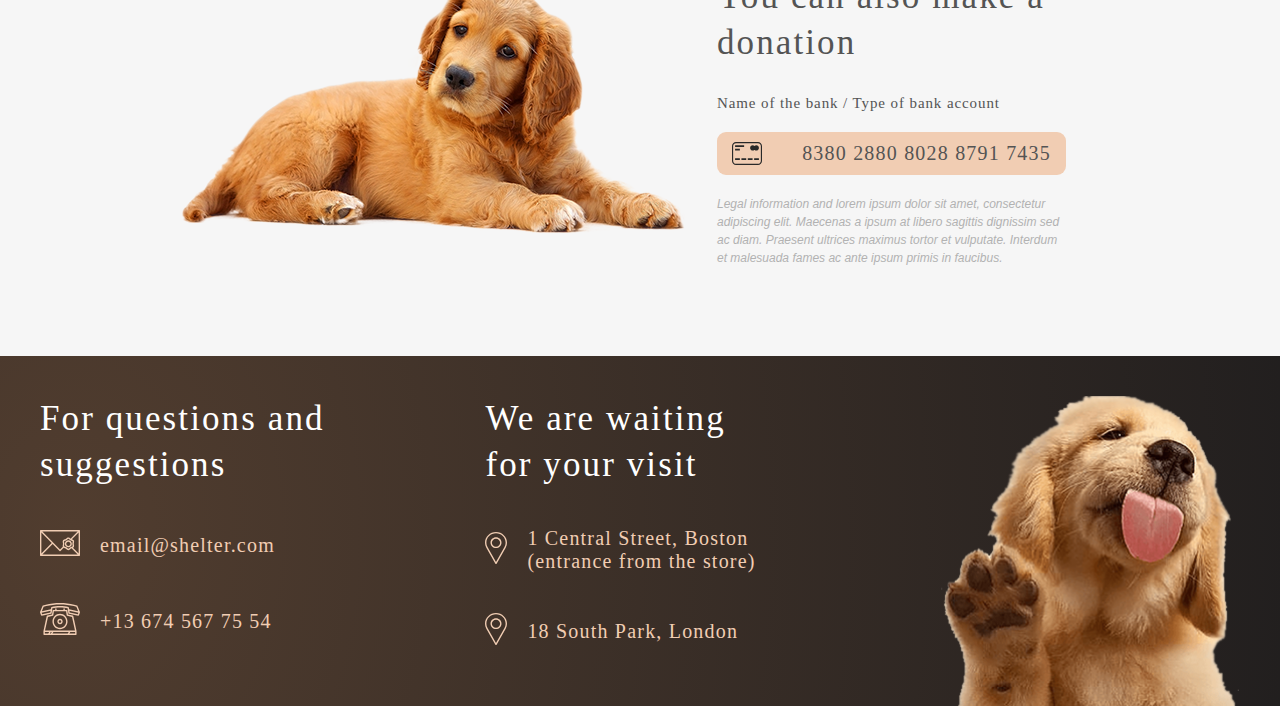
==== commit af13d165: "refactor: add structure and some styles for main pages and pets pages" ====
--- a/main.html
+++ b/main.html
@@ -17,10 +17,10 @@
                 </div>
                 <div class="nav-list">
                     <ul>
-                        <li><a href="">About the shelter</a></li>
-                        <li><a href="pets.html">Our pets</a></li>
-                        <li><a href="">Help the shelter</a></li>
-                        <li><a href="">Contacts</a></li>
+                        <li><a href="" class="main-link">About the shelter</a></li>
+                        <li><a href="pets.html" class="main-link">Our pets</a></li>
+                        <li><a href="" class="main-link">Help the shelter</a></li>
+                        <li><a href="" class="main-link">Contacts</a></li>
                     </ul>
                 </div>
             </nav>
--- a/style.css
+++ b/style.css
@@ -16,7 +16,7 @@
 }
 
 .main-section{
-    height: 980px;
+    height: 100%;
     background: linear-gradient(0deg, #5B483A, #211F20);
     background: radial-gradient(100% 215.42% at 0% 0%, #5B483A 0%, #262425 100%)
 }
@@ -57,9 +57,14 @@
 }
    
    
-.nav-list a {
+.main-link {
     text-decoration: none;
     color: #CDCDCD;
+    font-family: Arial;
+    font-size: 15px;
+    font-weight: 400;
+    line-height: 24px;
+    text-align: left;
 }
 
 .nav-list a:hover {
@@ -207,6 +212,7 @@
     line-height: 45.5px;
     letter-spacing: 0.06em;
     text-align: center;
+    color: #545454;
 
 }
 
@@ -221,7 +227,7 @@
     width: 270px;
     height: 435px;
     padding: 0px 0px 30px 0px;
-    border-radius: 9px 0px 0px 0px;
+    border-radius: 9px;
 }
 
 .f-name{
@@ -234,6 +240,12 @@
     letter-spacing: 0.06em;
     text-align: center;
     color: #545454;
+}
+
+.f-img{
+    width: 100%;
+    height: 270px;
+    border-radius: 9px 9px 0px 0px;
 }
 
 .f-button{
@@ -296,41 +308,42 @@
     color: #545454;
 }
 
-.h-block{
+.h-block {
     display: flex;
     flex-direction: row;
     flex-wrap: wrap;
     justify-content: space-around;
     width: 1026px;
-    height: 281px;
     margin-top: 60px;
     gap: 120px;
-    
-}
-
-.h-card{
+}
+
+.h-card {
     width: 82px;
     height: 113px;
-}
-
-.h-card-img{
+    display: flex;
+    flex-direction: column;
+    align-items: center;
+    justify-content: center;
+    text-align: center;
+}
+
+.h-card-img {
     width: 60px;
     height: 60px;
-    display: block;
-    margin: 0 auto;
-}
-
-.h-card-text{
-    margin-top: 30px;
-    text-align: center;
+}
+
+.h-card-text {
+    margin-top: 10px;
     font-family: Georgia;
     font-size: 20px;
     font-weight: 400;
     line-height: 23px;
     letter-spacing: 0.06em;
     color: #545454;
-}
-
+    position: absolute;
+    margin-top: 130px;
+}
 
 .donation{
     height: 462px;
@@ -352,7 +365,7 @@
     display: flex;
     flex-direction: row;
     align-items: center;
-    justify-content: flex-start;
+    justify-content: right;
     width: 349px;
     height:43px;
     gap: 10px;
@@ -370,10 +383,44 @@
 
 .d-main-text{
     margin-bottom: 30px;
+    font-family: Georgia;
+    font-size: 35px;
+    font-weight: 400;
+    line-height: 45.5px;
+    letter-spacing: 0.06em;
+    text-align: left;
+    color: #545454;
 }
 
 .d-bank-name{
     margin-bottom: 20px;
+    font-family: Georgia;
+    font-size: 15px;
+    font-weight: 400;
+    line-height: 16.5px;
+    letter-spacing: 0.06em;
+    text-align: left;
+    color: #545454;
+}
+
+.d-number{
+    font-family: Georgia;
+    font-size: 20px;
+    font-weight: 400;
+    line-height: 23px;
+    letter-spacing: 0.06em;
+    text-align: left;
+    color: #545454;
+}
+
+.legal-information{
+    font-family: Arial;
+    font-size: 12px;
+    font-style: italic;
+    font-weight: 400;
+    line-height: 18px;
+    text-align: left;
+    color: #B2B2B2;
 }
 
 
@@ -404,3 +451,123 @@
     margin-left: 0; 
     margin-top: 40px;
 }
+
+.footer-main-text{
+    font-family: Georgia;
+    font-size: 35px;
+    font-weight: 400;
+    line-height: 45.5px;
+    letter-spacing: 0.06em;
+    text-align: left;
+    color: #FFFFFF;
+}
+
+.content-text{
+    font-family: Georgia;
+    font-size: 20px;
+    font-weight: 400;
+    line-height: 23px;
+    letter-spacing: 0.06em;
+    text-align: left;
+    color: #F1CDB3;
+}
+
+.pets-friends{
+    background-color: #F6F6F6;
+}
+
+.pets-friends-block{
+    display: flex;
+    flex-direction: row;
+    flex-wrap: wrap;
+    row-gap: 30px;
+}
+
+.button-block{
+    display: flex;
+    flex-direction: row;
+    gap: 20px;
+    justify-content: center;
+    margin: 45px 430px 0px;
+    padding-bottom: 100px;
+}
+
+.pagination-button{
+    width: 52px;
+    height: 52px;
+    background-color: #F6F6F6;
+    border-radius: 100px;
+    border: 2px solid #CDCDCD;
+    margin: 0;
+}
+
+.pagination-button-forward{
+    width: 52px;
+    height: 52px;
+    background-color: #F6F6F6;
+    border-radius: 100px;
+    border: 2px solid #F1CDB3;    ;
+    margin: 0;
+}
+
+.pagination-button-main{
+    width: 52px;
+    height: 52px;
+    background-color: #F1CDB3;
+    border-radius: 100px;
+    border: none;
+    margin: 0;
+}
+
+.back-text{
+    font-family: Georgia;
+    font-size: 20px;
+    font-weight: 400;
+    line-height: 23px;
+    text-align: center;
+    color: #CDCDCD
+}
+
+.central-text .forward-text{
+    font-family: Georgia;
+    font-size: 20px;
+    font-weight: 400;
+    line-height: 23px;
+    text-align: center;
+    color: #292929
+}
+
+.pets-logo-name{
+    font-family: Georgia;
+    font-size: 32px;
+    font-weight: 400;
+    line-height: 35.2px;
+    letter-spacing: 0.06em;
+    text-align: left;
+    color: #545454;
+}
+
+.pets-logo-text{
+    font-family: Arial;
+    font-size: 13px;
+    font-weight: 400;
+    line-height: 14.95px;
+    letter-spacing: 0.1em;
+    text-align: left;
+    color: #292929;
+}
+
+.pets-link {
+    text-decoration: none;
+    color: #545454;
+    font-family: Arial;
+    font-size: 15px;
+    font-weight: 400;
+    line-height: 24px;
+    text-align: left;
+}
+
+.navigation{
+    height: 120px;
+}
+
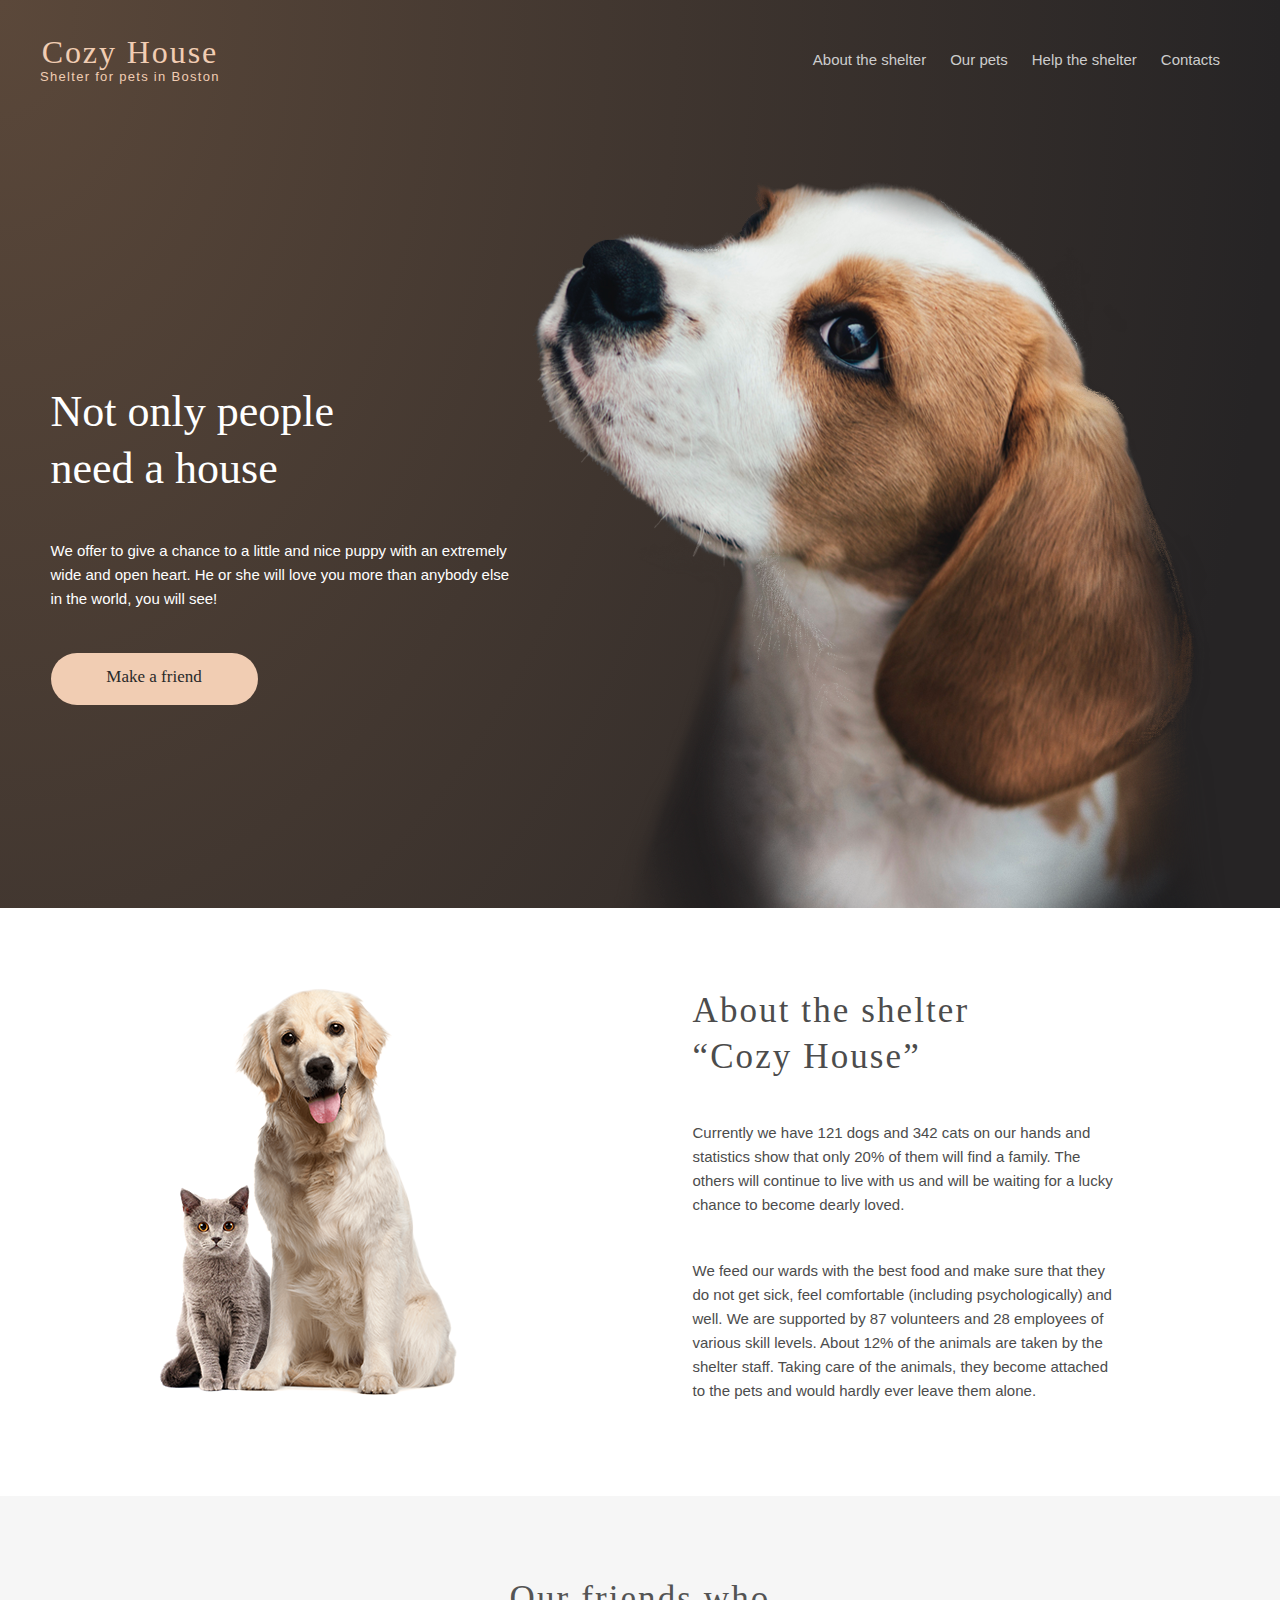
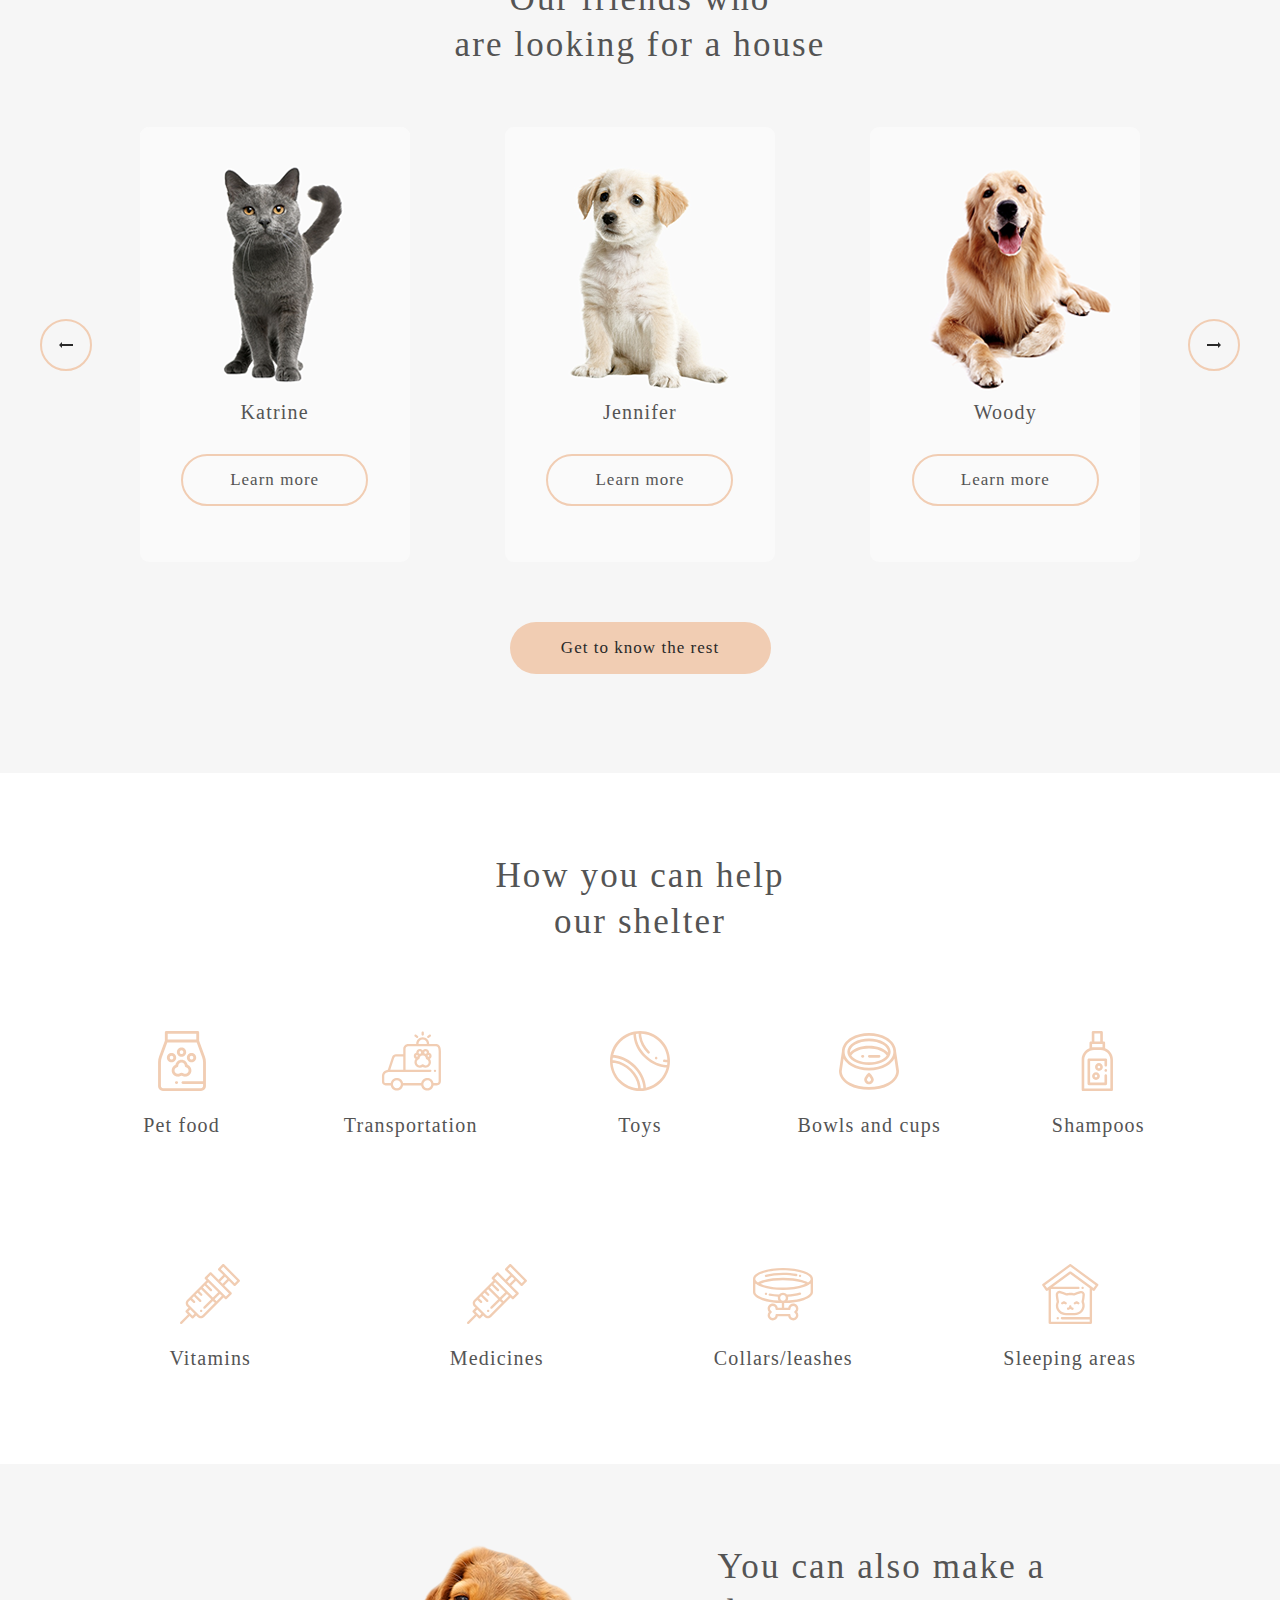
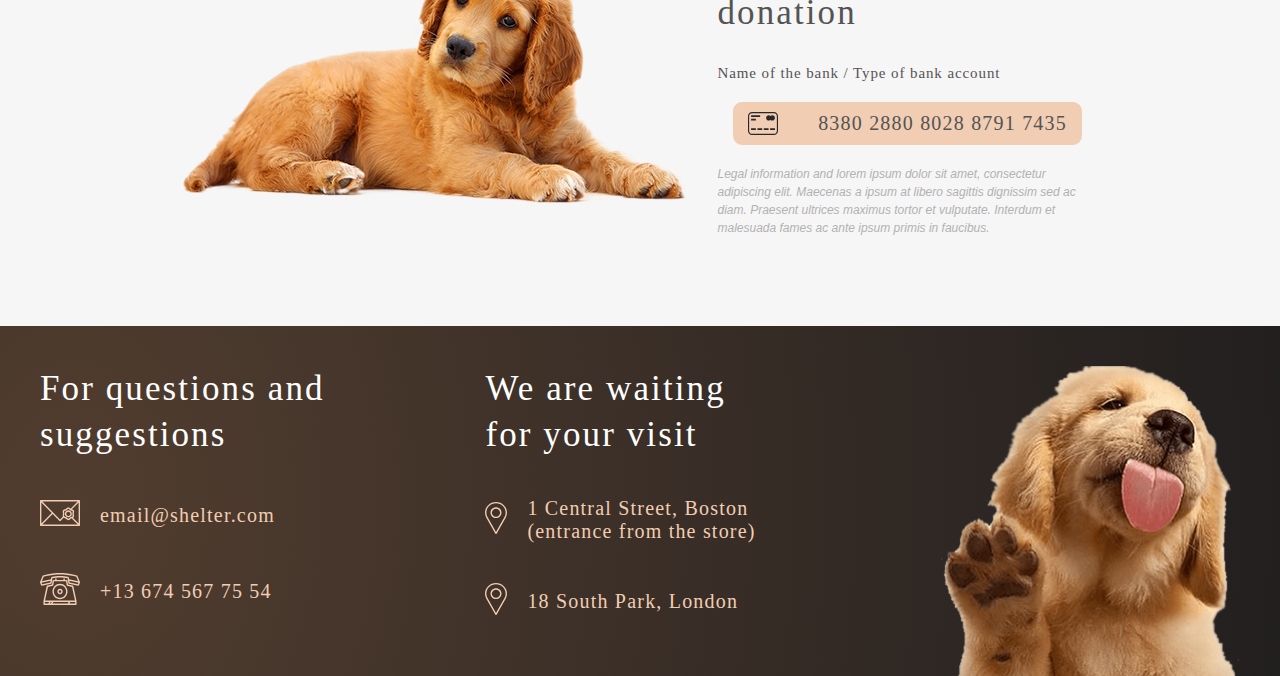
==== commit bd9eb32e: "refactor: work with requirements" ====
--- a/main.html
+++ b/main.html
@@ -3,44 +3,45 @@
 <head>
     <meta charset="UTF-8">
     <meta name="viewport" content="width=device-width, initial-scale=1.0">
-    <title>Document</title>
+    <title>Shelter</title>
     <link rel="stylesheet" href="style.css">
+    <link rel="shortcut icon" href="icons/favicon-32x32.png" type="image/x-icon">
 </head>
 <body>
-    <section class="main-section">
+    <main class="main-section">
         
-        <div class="navigation">
+        <header>
             <nav>
                 <div class="logo-title">
-                    <p class="logo-name">Cozy House</p>
-                    <p class="logo-text">Shelter for pets in Boston</p>
+                    <a href="#"><h1 class="logo-name">Cozy House</h1></a>    
+                    <a href="#"><p class="logo-text">Shelter for pets in Boston</p></a>    
                 </div>
                 <div class="nav-list">
                     <ul>
-                        <li><a href="" class="main-link">About the shelter</a></li>
+                        <li><a href="#about-anchor" class="main-link">About the shelter</a></li>
                         <li><a href="pets.html" class="main-link">Our pets</a></li>
-                        <li><a href="" class="main-link">Help the shelter</a></li>
-                        <li><a href="" class="main-link">Contacts</a></li>
+                        <li><a href="#help-anchor" class="main-link">Help the shelter</a></li>
+                        <li><a href="#footer-anchor" class="main-link">Contacts</a></li>
                     </ul>
                 </div>
             </nav>
-        </div>
-
-
-        <main>
+        </header>
+
+
+        <div class="main-block">
             <div class="main-text">
-                <h2 class="m-big-text">Not only people<br>need a house</h2>
+                <h1 class="m-big-text">Not only people<br>need a house</h1>
                 <p class="m-text">We offer to give a chance to a little and nice puppy with an extremely wide and open heart. He or she will love you more than anybody else in the world, you will see!</p>
-                <button class="m-button">Make a friend</button>    
+                <a href="#our-friends" class="m-button">Make a friend</a>    
             </div>
             <div class="main-image">
                 <img src="img/dog.png" alt="dog-pictures">
             </div>
-        </main>
-
-    </section>
-
-    <section class="about">
+        </div>
+        
+    </main>
+
+    <section class="about" id="about-anchor">
 
         <div class="about-block">
             <div class="about-pictures">
@@ -55,7 +56,7 @@
 
     </section>
     
-    <section class="friends">
+    <section class="friends" id="our-friends">
         
         <div class="f-big-text-block">
             <h3 class="f-big-text">Our friends who<br>are looking for a house</h3>
@@ -63,6 +64,7 @@
 
 
         <div class="friends-block">
+            <a href="#"  class="pagination-button-forward"><img src="icons/arrow-left.svg" alt=""></a>
             <div class="f-card">
                 <img src="img/f-cat.png" alt="cat" class="f-img">
                 <p class="f-name">Katrine</p>
@@ -78,16 +80,17 @@
                 <p class="f-name">Woody</p>
                 <button class="f-button">Learn more</button>
             </div>
+            <a href="#" class="pagination-button-forward"><img src="icons/arrow-right.svg" alt=""></a>
         </div>
 
         <div class="f-footer-button">
-            <button class="f-f-button">Get to know the rest</button>
-        </div>
-
-    </section>
-
-
-    <section class="help">
+            <a href="pets.html" class="f-f-button">Get to know the rest</a>
+        </div>
+
+    </section>
+
+
+    <section class="help" id="help-anchor">
 
         <div class="h-big-text-block">
             <h3 class="h-big-text">How you can help<br>our shelter</h3>
@@ -151,7 +154,7 @@
                         <img src="icons/credit-card.svg" alt="card-icon" class="card-icons">
                     </div>
                     <div class="d-card-number">
-                        <p class="d-number">8380 2880 8028 8791 7435</p>
+                        <a href="#"><p class="d-number">8380 2880 8028 8791 7435</p></a>    
                     </div>
                 </div>
 
@@ -164,20 +167,20 @@
 
     <footer>
 
-        <div class="footer-block">
+        <div class="footer-block" id="footer-anchor">
             <div class="footer-card">
                 <h3 class="footer-main-text">For questions and suggestions</h3>
                 <div class="footer-card-content">
                     <div class="content-img">
                         <img src="icons/icon-email.svg" alt="mail" class="content-icon">
                     </div>
-                    <div class="content-text">email@shelter.com</div>
+                    <a href="mailto:email@shelter.com"><p class="content-text">email@shelter.com</p></a>    
                 </div>
                 <div class="footer-card-content">
                     <div class="content-img">
                         <img src="icons/icon-phone.svg" alt="phone" class="content-icon">
                     </div>
-                    <div class="content-text">+13 674 567 75 54</div>
+                    <a href="tel:+13 674 567 75 54"><p class="content-text">+13 674 567 75 54</p></a>    
                 </div>
             </div>
 
@@ -187,13 +190,13 @@
                     <div class="content-img">
                         <img src="icons/icon-marker.svg" alt="mail" class="content-icon">
                     </div>
-                    <div class="content-text">1 Central Street, Boston (entrance from the store)</div>
+                    <a href="https://www.google.by/maps/place/%D0%9C%D0%B8%D0%BD%D1%81%D0%BA,+%D0%9C%D0%B8%D0%BD%D1%81%D0%BA%D0%B0%D1%8F+%D0%BE%D0%B1%D0%BB%D0%B0%D1%81%D1%82%D1%8C/@53.8847295,27.4285639,40097m/data=!3m2!1e3!4b1!4m6!3m5!1s0x46dbcfd35b1e6ad3:0xb61b853ddb570d9!8m2!3d53.9006011!4d27.558972!16zL20vMGRseGo?hl=ru&entry=ttu"><p class="content-text">1 Central Street, Boston (entrance from the store)</p></a>    
                 </div>
                 <div class="footer-card-content">
                     <div class="content-img">
                         <img src="icons/icon-marker.svg" alt="phone" class="content-icon">
                     </div>
-                    <div class="content-text">18 South Park, London </div>
+                    <a href="https://www.google.by/maps/place/%D0%9C%D0%B8%D0%BD%D1%81%D0%BA,+%D0%9C%D0%B8%D0%BD%D1%81%D0%BA%D0%B0%D1%8F+%D0%BE%D0%B1%D0%BB%D0%B0%D1%81%D1%82%D1%8C/@53.8847295,27.4285639,40097m/data=!3m2!1e3!4b1!4m6!3m5!1s0x46dbcfd35b1e6ad3:0xb61b853ddb570d9!8m2!3d53.9006011!4d27.558972!16zL20vMGRseGo?hl=ru&entry=ttu"><p class="content-text">18 South Park, London </p></a> 
                 </div>
             </div>
 
--- a/style.css
+++ b/style.css
@@ -6,19 +6,19 @@
 
 *{
     margin: 0 auto;
-}
+    scroll-behavior: smooth;
+}
+
 
 body {
-    min-height: 100vh;
     scroll-behavior: smooth;
     text-rendering: optimizeSpeed;
-    width: 1280px;
 }
 
 .main-section{
-    height: 100%;
     background: linear-gradient(0deg, #5B483A, #211F20);
-    background: radial-gradient(100% 215.42% at 0% 0%, #5B483A 0%, #262425 100%)
+    background: radial-gradient(100% 215.42% at 0% 0%, #5B483A 0%, #262425 100%);
+
 }
 
 .logo-name{
@@ -67,8 +67,33 @@
     text-align: left;
 }
 
-.nav-list a:hover {
-    color: blue;
+
+a {
+	position: relative;
+	color: #00a650;
+	cursor: pointer;
+	line-height: 1; 
+	text-decoration: none; 
+
+}
+.main-link:after {
+	display: block;
+	position: absolute;
+	left: 0;
+	width: 0;
+	height: 3px;
+	background-color: #F1CDB3;
+	content: "";
+	transition: width 0.3s ease-out;
+}
+
+.main-link:hover:after,
+.main-link:focus:after {
+	width: 100%;
+}
+
+.main-link:hover {
+    color: #FAFAFA;
 }
 
 nav{
@@ -88,20 +113,19 @@
     margin: 0;
 }
 
-.navigation{
+header{
+    width: 1200px;
     padding-top: 30px;
-    margin-left: 40px;
-    margin-right: 40px;
-}
-
-main{
+
+}
+
+.main-block{
+    width: 1200px;
     margin-top: 90px;
     display: flex;
     flex-direction: row;
     align-items: center;
     justify-content: space-between;
-    margin-left: 40px;
-    margin-right: 40px;
     box-sizing: border-box; 
 }
 
@@ -143,11 +167,13 @@
 }
 
 .m-button{
+    margin: 0;
+    display: block;
+    padding-top: 15px;
+    padding-bottom: 15px;
+    text-align: center;
     width: 207px;
     height: 52px;
-    top: 270px;
-    padding: 15px 45px 15px 45px;
-    gap: 10px;
     border-radius: 100px;
     background-color: #F1CDB3;
     font-family: Georgia;
@@ -157,13 +183,21 @@
     border: 2px;
 }
 
+.m-button:hover{
+    background-color: #FDDCC4;
+    border-color: #FDDCC4;
+    transition: all 0.5s;
+}
+
 
 .about-block{
     display: flex;
     flex-direction: row;
     width: 1200px;
     height: 408px;
-    margin: 80px 40px 100px;
+    margin: 0 auto;
+    margin-top: 80px;
+    margin-bottom: 100px;
 }
 
 .about-text{
@@ -217,9 +251,10 @@
 }
 
 .friends-block{
-    display: flex;
-    flex-direction: row;
-    margin: 0px 40px 60px;
+    width: 1200px;
+    display: flex;
+    flex-direction: row;
+    align-items: center;
 }
 
 .f-card{
@@ -228,7 +263,24 @@
     height: 435px;
     padding: 0px 0px 30px 0px;
     border-radius: 9px;
-}
+    cursor: pointer;
+}
+
+.f-card:hover{
+    background-color: #FFFFFF;
+}
+
+.f-card:hover{
+    background-color: #FFFFFF;
+    box-shadow: 0px 2px 35px 14px rgba(13, 13, 13, 0.04);
+    transition: all 0.5s;
+}
+
+.f-card:hover .f-button{
+    background-color: #F1CDB3;
+    transition: background-color 0.5s ease;
+}
+
 
 .f-name{
     text-align: center; 
@@ -272,10 +324,10 @@
 }
 
 .f-f-button{
-    margin: 0 auto;
+    padding-top: 15px;
+    padding-bottom: 15px;
     display: block;
-        width: 261px;
-    height: 52px;
+    width:261px;
     border-radius: 100px;
     border: none;
     background-color: #F1CDB3;
@@ -286,6 +338,11 @@
     letter-spacing: 0.06em;
     text-align: center;
     color: #292929;
+}
+
+.f-f-button:hover{
+    background-color: #FDDCC4;
+    transition: background-color 0.3s ease;
 }
 
 .help{
@@ -355,8 +412,7 @@
     flex-direction: row;
     width: 915px;
     height: 282px;
-    padding: 80px 182px 100px;
-    margin: 0;
+    padding-top: 80px;
     gap: 30px;
 }
 
@@ -474,9 +530,11 @@
 
 .pets-friends{
     background-color: #F6F6F6;
+    margin-top: 30px;
 }
 
 .pets-friends-block{
+    width: 1200px;
     display: flex;
     flex-direction: row;
     flex-wrap: wrap;
@@ -493,42 +551,56 @@
 }
 
 .pagination-button{
+    display: flex;
+    justify-content: center;
+    align-items: center;
     width: 52px;
     height: 52px;
     background-color: #F6F6F6;
     border-radius: 100px;
     border: 2px solid #CDCDCD;
     margin: 0;
+    font-family: Georgia;
+    font-size: 20px;
+    font-weight: 400;
+    line-height: 23px;
+    text-align: center;
+    color: #CDCDCD
 }
 
 .pagination-button-forward{
+    display: flex;
+    justify-content: center;
+    align-items: center;
     width: 52px;
     height: 52px;
     background-color: #F6F6F6;
     border-radius: 100px;
     border: 2px solid #F1CDB3;    ;
     margin: 0;
+    font-family: Georgia;
+    font-size: 20px;
+    font-weight: 400;
+    line-height: 23px;
+    text-align: center;
+    color: #292929
+}
+
+.pagination-button-forward:hover{
+    background-color: #F1CDB3;
+    transition: background-color 0.3s ease;
 }
 
 .pagination-button-main{
+    display:  flex;
     width: 52px;
     height: 52px;
+    justify-content: center;
+    align-items: center;
     background-color: #F1CDB3;
     border-radius: 100px;
     border: none;
     margin: 0;
-}
-
-.back-text{
-    font-family: Georgia;
-    font-size: 20px;
-    font-weight: 400;
-    line-height: 23px;
-    text-align: center;
-    color: #CDCDCD
-}
-
-.central-text .forward-text{
     font-family: Georgia;
     font-size: 20px;
     font-weight: 400;
@@ -567,7 +639,28 @@
     text-align: left;
 }
 
+.pets-link:after {
+	display: block;
+	position: absolute;
+	left: 0;
+	width: 0;
+	height: 3px;
+	background-color: #F1CDB3;
+	content: "";
+	transition: width 0.3s ease-out;
+}
+
+.pets-link:hover:after,
+.pets-link:focus:after {
+	width: 100%;
+}
+
+.pets-link:hover {
+    color: #292929;
+}
+
 .navigation{
     height: 120px;
 }
 
+
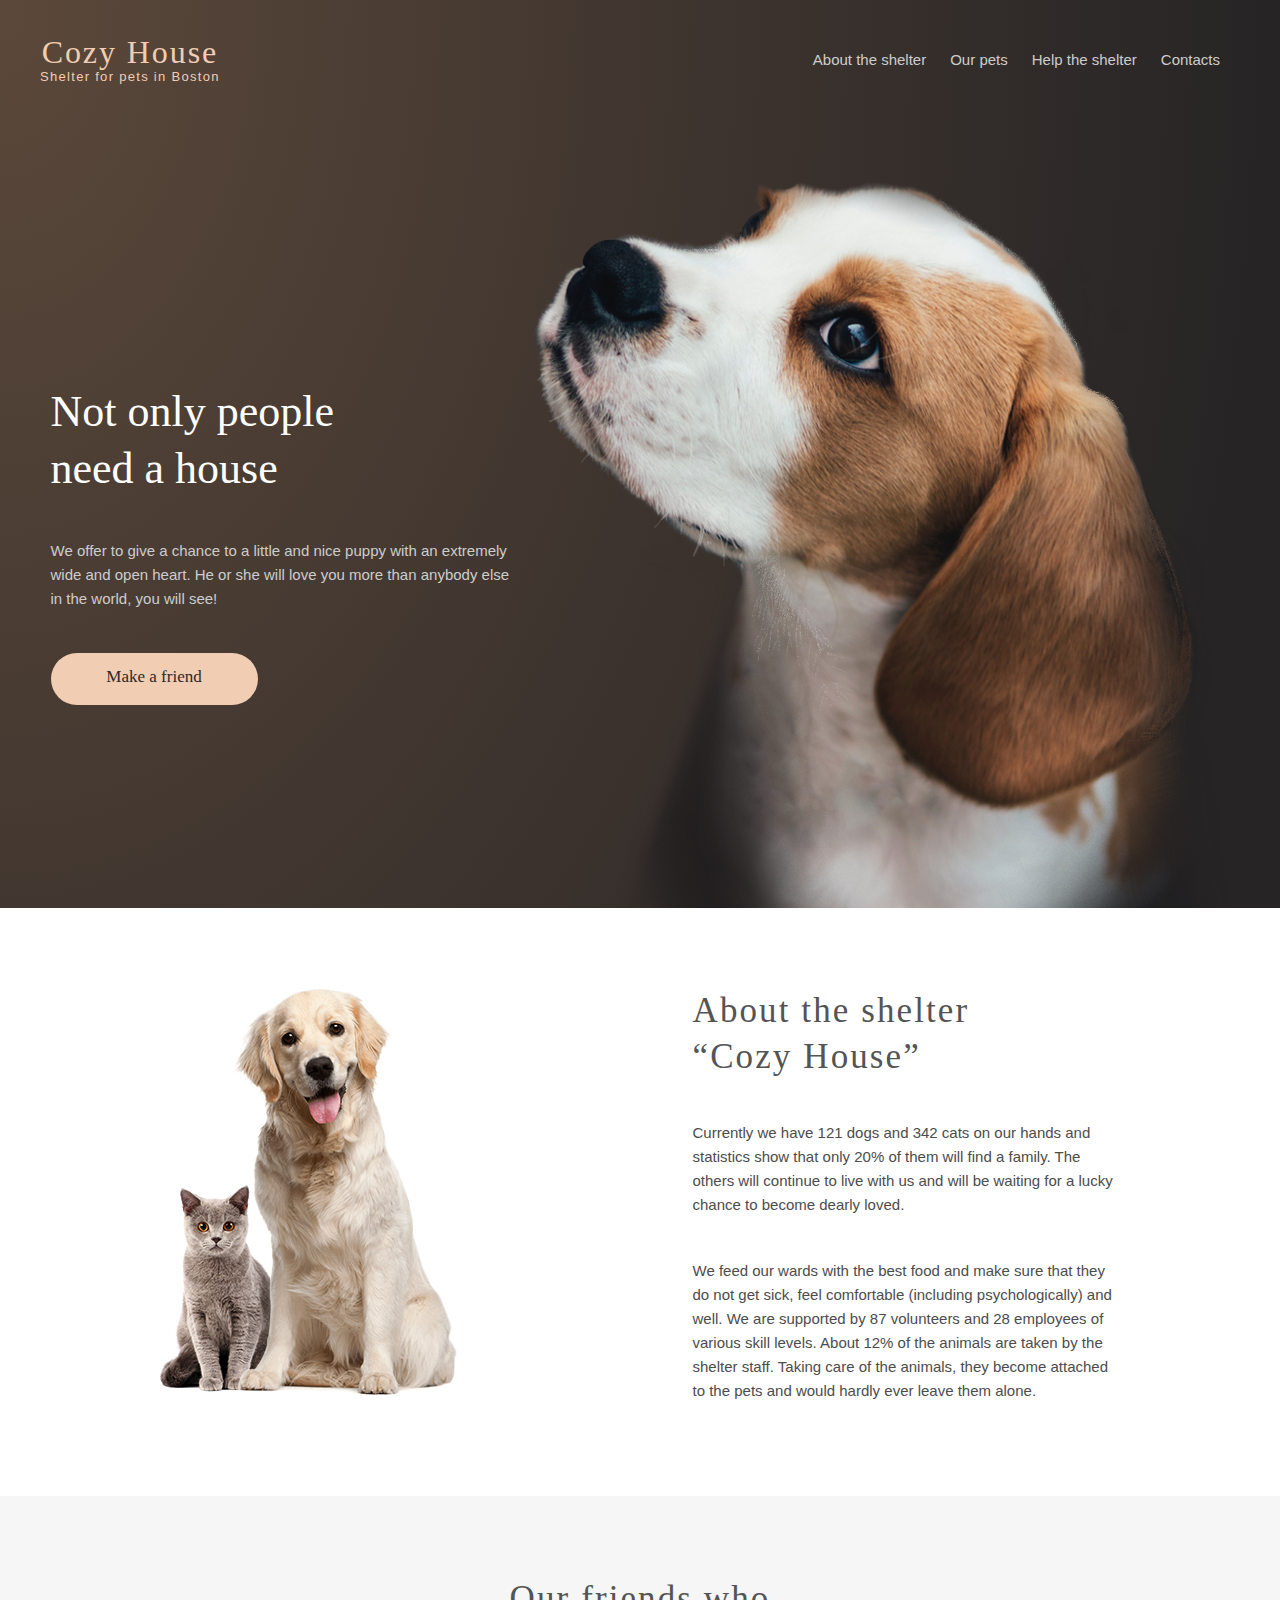
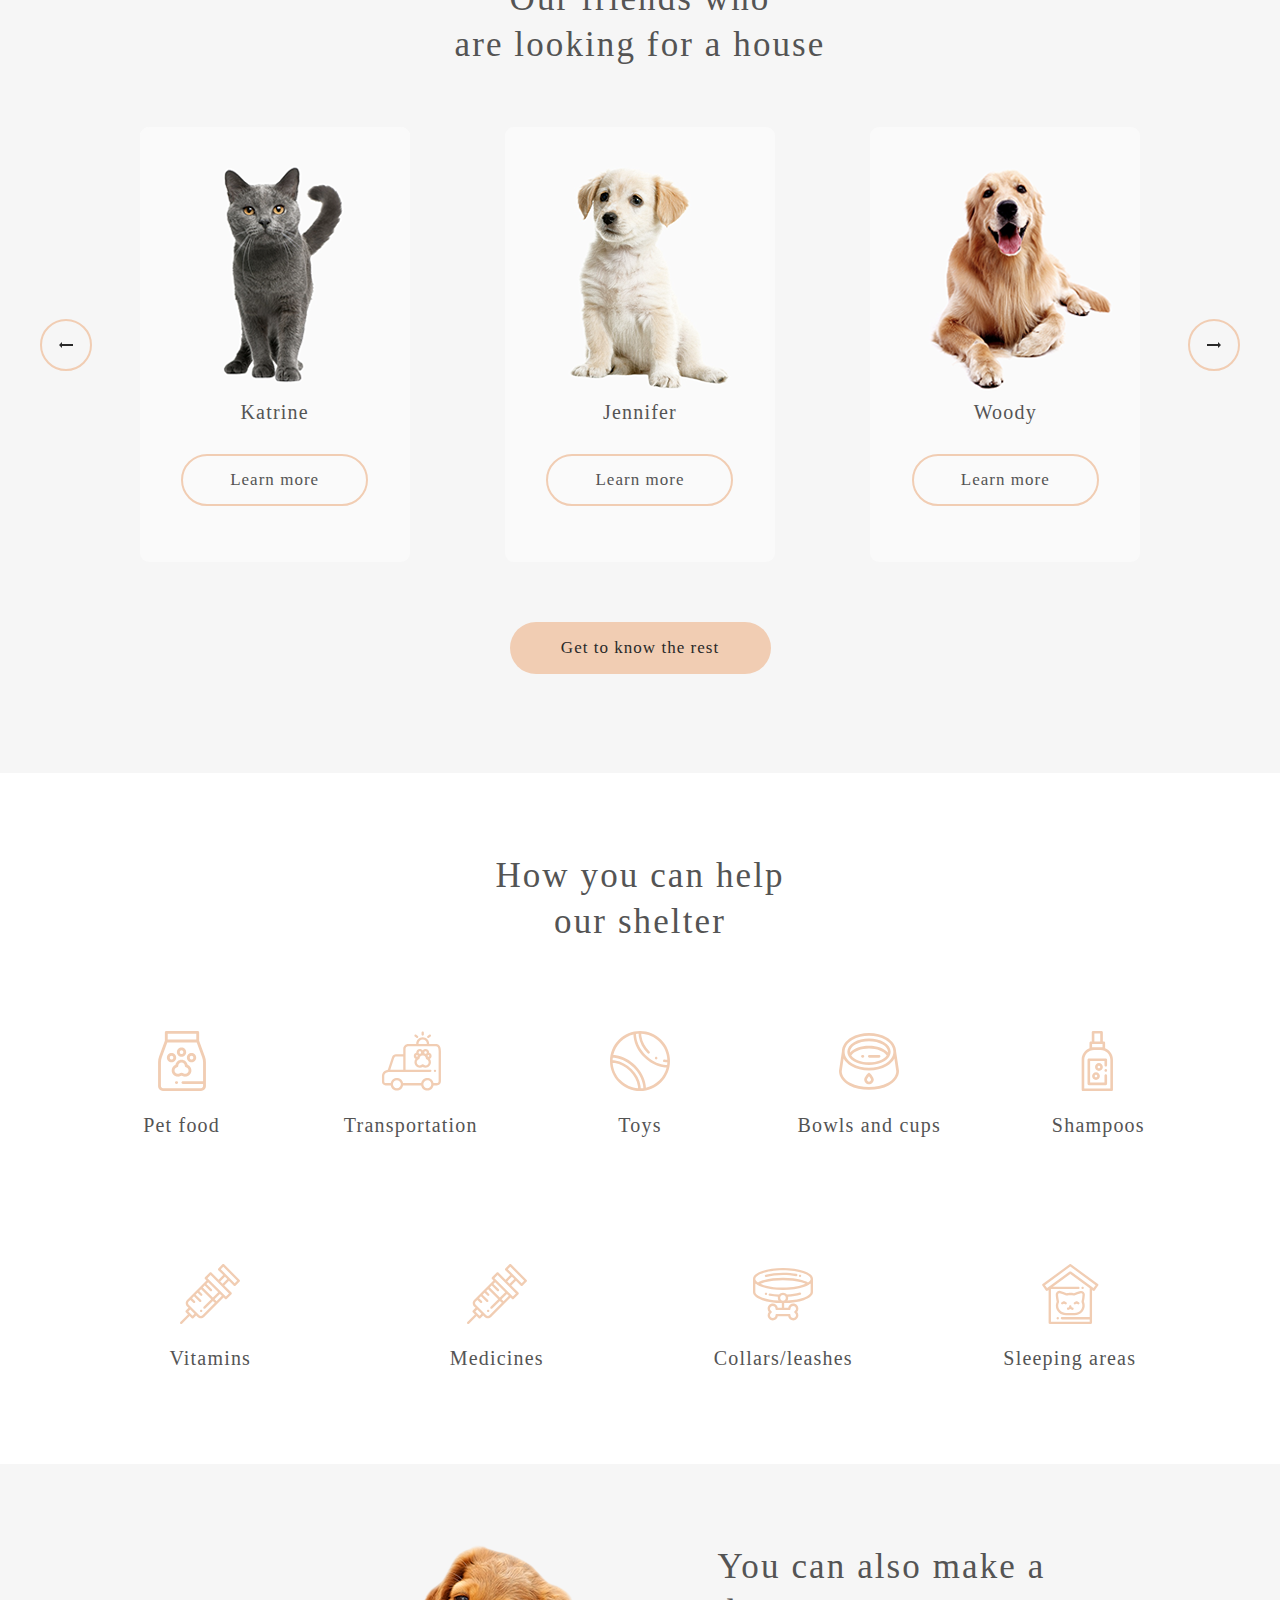
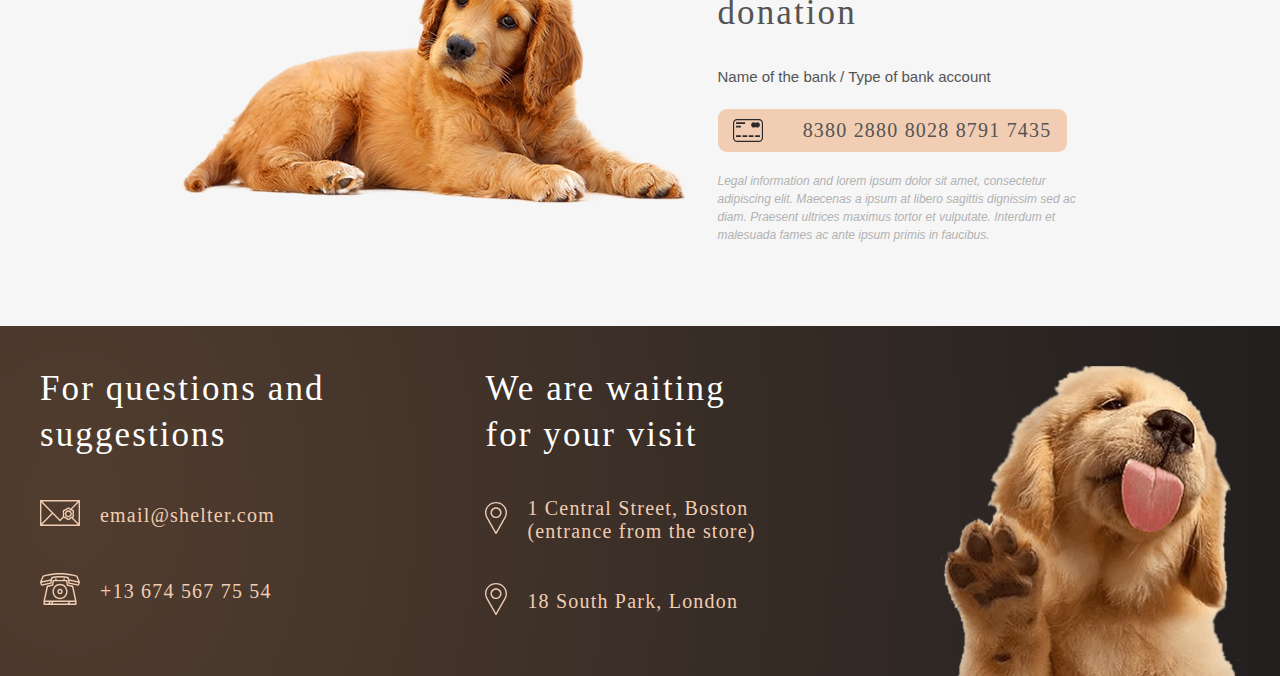
==== commit 8c211421: "refactor: add variable" ====
--- a/main.html
+++ b/main.html
@@ -30,7 +30,7 @@
 
         <div class="main-block">
             <div class="main-text">
-                <h1 class="m-big-text">Not only people<br>need a house</h1>
+                <h2 class="m-big-text">Not only people<br>need a house</h2>
                 <p class="m-text">We offer to give a chance to a little and nice puppy with an extremely wide and open heart. He or she will love you more than anybody else in the world, you will see!</p>
                 <a href="#our-friends" class="m-button">Make a friend</a>    
             </div>
@@ -48,7 +48,7 @@
                 <img src="img/dog_and_cat.png" alt="dog-and-cat">
             </div>
             <div class="about-text">
-                <h2 class="a-big-text">About the shelter<br>“Cozy House”</h2>
+                <h3 class="a-big-text">About the shelter<br>“Cozy House”</h3>
                 <p class="a-text">Currently we have 121 dogs and 342 cats on our hands and statistics show that only 20% of them will find a family. The others will continue to live with us and will be waiting for a lucky chance to become dearly loved.</p>
                 <p class="a-text">We feed our wards with the best food and make sure that they do not get sick, feel comfortable (including psychologically) and well. We are supported by 87 volunteers and 28 employees of various skill levels. About 12% of the animals are taken by the shelter staff. Taking care of the animals, they become attached to the pets and would hardly ever leave them alone.</p>
             </div>
--- a/style.css
+++ b/style.css
@@ -1,3 +1,18 @@
+:root{
+    --header-dark-color: #545454;
+    --header-light-color: #FFFFFF;
+    --paragraph-dark-color: #4C4C4C;
+    --paragraph-light-color: #CDCDCD;
+    --paragraph-italic-color: #B2B2B2;
+    --color-primary: #F1CDB3;
+    --color-primary-light: #FDDCC4;
+    --color-primary-border: #F1CDB3;
+    --color-card-light-s: #FAFAFA;
+    --color-card-light-xl: #FFFFFF;
+    --color-card-light-l:#F6F6F6;
+    --color-button-dark: #292929;
+}
+
 *,
 *::before,
 *::after {
@@ -13,6 +28,45 @@
 body {
     scroll-behavior: smooth;
     text-rendering: optimizeSpeed;
+}
+
+h2{
+    font-family: Georgia;
+    font-size: 44px;
+    font-weight: 400;
+    line-height: 57.2px;
+}
+
+h3{
+    font-family: Georgia;
+    font-size: 35px;
+    font-weight: 400;
+    line-height: 45.5px;
+    letter-spacing: 0.06em;
+}
+
+h4{
+    font-family: Georgia;
+    font-size: 20px;
+    font-weight: 400;
+    line-height: 23px;
+    letter-spacing: 0.06em;
+}
+
+h5{
+    font-family: Georgia;
+    font-size: 15px;
+    font-weight: 400;
+    line-height: 16.5px;
+    letter-spacing: 0.06em;
+}
+
+p{
+    font-family: Arial;
+    font-size: 15px;
+    font-weight: 400;
+    line-height: 24px;
+    text-align: left;
 }
 
 .main-section{
@@ -149,21 +203,11 @@
 }
 
 .m-big-text{
-    font-family: Georgia;
-    font-size: 44px;
-    font-weight: 400;
-    line-height: 57.2px;
-    text-align: left;
-    color: #FFFFFF;
+    color: var(--header-light-color)
 }
 
 .m-text{
-    font-family: Arial;
-    font-size: 15px;
-    font-weight: 400;
-    line-height: 24px;
-    text-align: left;
-    color: #FFFFFF;
+    color: var(--paragraph-light-color);
 }
 
 .m-button{
@@ -210,26 +254,15 @@
 }
 
 .a-big-text{
-    font-family: Georgia;
-    font-size: 35px;
-    font-weight: 400;
-    line-height: 45.5px;
-    letter-spacing: 0.06em;
-    text-align: left;
-    color: #4C4C4C;
+    color: var(--header-dark-color);
 }
 
 .a-text{
-    font-family: Arial;
-    font-size: 15px;
-    font-weight: 400;
-    line-height: 24px;
-    text-align: left;
-    color: #4C4C4C;
+    color: var(--paragraph-dark-color);
 }
 
 .friends{
-    background-color: #F6F6F6;
+    background-color: var(--color-card-light-l);
     height: 877px;
 }
 
@@ -240,13 +273,7 @@
 }
 
 .f-big-text{
-    font-family: Georgia;
-    font-size: 35px;
-    font-weight: 400;
-    line-height: 45.5px;
-    letter-spacing: 0.06em;
-    text-align: center;
-    color: #545454;
+    color: var(--header-dark-color);
 
 }
 
@@ -258,7 +285,7 @@
 }
 
 .f-card{
-    background-color: #FAFAFA;
+    background-color: var(--color-card-light-s);
     width: 270px;
     height: 435px;
     padding: 0px 0px 30px 0px;
@@ -267,17 +294,13 @@
 }
 
 .f-card:hover{
-    background-color: #FFFFFF;
-}
-
-.f-card:hover{
-    background-color: #FFFFFF;
+    background-color: var(--color-card-light-xl);
     box-shadow: 0px 2px 35px 14px rgba(13, 13, 13, 0.04);
     transition: all 0.5s;
 }
 
 .f-card:hover .f-button{
-    background-color: #F1CDB3;
+    background-color: var(--color-primary);
     transition: background-color 0.5s ease;
 }
 
@@ -291,7 +314,7 @@
     line-height: 22.72px;
     letter-spacing: 0.06em;
     text-align: center;
-    color: #545454;
+    color: var(--header-dark-color);
 }
 
 .f-img{
@@ -305,18 +328,18 @@
     display: block;
     width: 187px;
     height: 52px;
-    background-color: #FAFAFA;
+    background-color: var(--color-card-light-s);
     gap: 10px;
     border-radius: 100px;
     border: 2px solid;
-    border-color: #F1CDB3;
+    border-color: var(--color-primary);
     font-family: Georgia;
     font-size: 17px;
     font-weight: 400;
     line-height: 22.1px;
     letter-spacing: 0.06em;
     text-align: center;
-    color: #545454;
+    color: var(--header-dark-color);
 }
 
 .f-footer-button{
@@ -330,18 +353,18 @@
     width:261px;
     border-radius: 100px;
     border: none;
-    background-color: #F1CDB3;
+    background-color: var(--color-primary);
     font-family: Georgia;
     font-size: 17px;
     font-weight: 400;
     line-height: 22.1px;
     letter-spacing: 0.06em;
     text-align: center;
-    color: #292929;
+    color: var(--color-button-dark);
 }
 
 .f-f-button:hover{
-    background-color: #FDDCC4;
+    background-color: var(--color-primary-light);
     transition: background-color 0.3s ease;
 }
 
@@ -355,14 +378,7 @@
 }
 
 .h-big-text{
-    text-align: center;
-    font-family: Georgia;
-    font-size: 35px;
-    font-weight: 400;
-    line-height: 45.5px;
-    letter-spacing: 0.06em;
-    text-align: center;
-    color: #545454;
+    color: var(--header-dark-color);
 }
 
 .h-block {
@@ -392,19 +408,14 @@
 
 .h-card-text {
     margin-top: 10px;
-    font-family: Georgia;
-    font-size: 20px;
-    font-weight: 400;
-    line-height: 23px;
-    letter-spacing: 0.06em;
-    color: #545454;
+    color: var(--header-dark-color);
     position: absolute;
     margin-top: 130px;
 }
 
 .donation{
     height: 462px;
-    background-color: #F6F6F6;
+    background-color: var(--color-card-light-l);
 }
 
 .donation-block{
@@ -417,7 +428,7 @@
 }
 
 .d-credit-card-block{
-    background-color: #F1CDB3;
+    background-color: var(--color-primary);
     display: flex;
     flex-direction: row;
     align-items: center;
@@ -427,6 +438,7 @@
     gap: 10px;
     border-radius: 9px;
     margin-bottom: 20px;
+    margin-left: 0px;
 
 }
 
@@ -439,24 +451,12 @@
 
 .d-main-text{
     margin-bottom: 30px;
-    font-family: Georgia;
-    font-size: 35px;
-    font-weight: 400;
-    line-height: 45.5px;
-    letter-spacing: 0.06em;
-    text-align: left;
-    color: #545454;
+    color: var(--header-dark-color)
 }
 
 .d-bank-name{
     margin-bottom: 20px;
-    font-family: Georgia;
-    font-size: 15px;
-    font-weight: 400;
-    line-height: 16.5px;
-    letter-spacing: 0.06em;
-    text-align: left;
-    color: #545454;
+    color: var(--header-dark-color)
 }
 
 .d-number{
@@ -466,7 +466,7 @@
     line-height: 23px;
     letter-spacing: 0.06em;
     text-align: left;
-    color: #545454;
+    color: var(--header-dark-color);
 }
 
 .legal-information{
@@ -476,7 +476,7 @@
     font-weight: 400;
     line-height: 18px;
     text-align: left;
-    color: #B2B2B2;
+    color: var(--paragraph-italic-color);
 }
 
 
@@ -509,13 +509,7 @@
 }
 
 .footer-main-text{
-    font-family: Georgia;
-    font-size: 35px;
-    font-weight: 400;
-    line-height: 45.5px;
-    letter-spacing: 0.06em;
-    text-align: left;
-    color: #FFFFFF;
+    color: var(--header-light-color);
 }
 
 .content-text{
@@ -525,11 +519,11 @@
     line-height: 23px;
     letter-spacing: 0.06em;
     text-align: left;
-    color: #F1CDB3;
+    color: var(--color-primary);
 }
 
 .pets-friends{
-    background-color: #F6F6F6;
+    background-color: var(--color-card-light-l);
     margin-top: 30px;
 }
 
@@ -556,16 +550,16 @@
     align-items: center;
     width: 52px;
     height: 52px;
-    background-color: #F6F6F6;
+    background-color: var(--color-card-light-l);
     border-radius: 100px;
-    border: 2px solid #CDCDCD;
+    border: 2px solid var(--paragraph-light-color);
     margin: 0;
     font-family: Georgia;
     font-size: 20px;
     font-weight: 400;
     line-height: 23px;
     text-align: center;
-    color: #CDCDCD
+    color: var(--paragraph-light-color)
 }
 
 .pagination-button-forward{
@@ -574,20 +568,20 @@
     align-items: center;
     width: 52px;
     height: 52px;
-    background-color: #F6F6F6;
+    background-color: var(--color-card-light-l);
     border-radius: 100px;
-    border: 2px solid #F1CDB3;    ;
+    border: 2px solid var(--color-primary);    ;
     margin: 0;
     font-family: Georgia;
     font-size: 20px;
     font-weight: 400;
     line-height: 23px;
     text-align: center;
-    color: #292929
+    color: var(--color-button-dark)
 }
 
 .pagination-button-forward:hover{
-    background-color: #F1CDB3;
+    background-color: var(--color-primary);
     transition: background-color 0.3s ease;
 }
 
@@ -597,7 +591,7 @@
     height: 52px;
     justify-content: center;
     align-items: center;
-    background-color: #F1CDB3;
+    background-color: var(--color-primary);
     border-radius: 100px;
     border: none;
     margin: 0;
@@ -606,7 +600,7 @@
     font-weight: 400;
     line-height: 23px;
     text-align: center;
-    color: #292929
+    color: var(--color-button-dark)
 }
 
 .pets-logo-name{
@@ -616,7 +610,7 @@
     line-height: 35.2px;
     letter-spacing: 0.06em;
     text-align: left;
-    color: #545454;
+    color: var(--header-dark-color);
 }
 
 .pets-logo-text{
@@ -626,12 +620,12 @@
     line-height: 14.95px;
     letter-spacing: 0.1em;
     text-align: left;
-    color: #292929;
+    color: var(--color-button-dark);
 }
 
 .pets-link {
     text-decoration: none;
-    color: #545454;
+    color: var(--header-dark-color);
     font-family: Arial;
     font-size: 15px;
     font-weight: 400;
@@ -645,7 +639,7 @@
 	left: 0;
 	width: 0;
 	height: 3px;
-	background-color: #F1CDB3;
+	background-color: var(--color-primary);
 	content: "";
 	transition: width 0.3s ease-out;
 }
@@ -661,6 +655,4 @@
 
 .navigation{
     height: 120px;
-}
-
-
+}